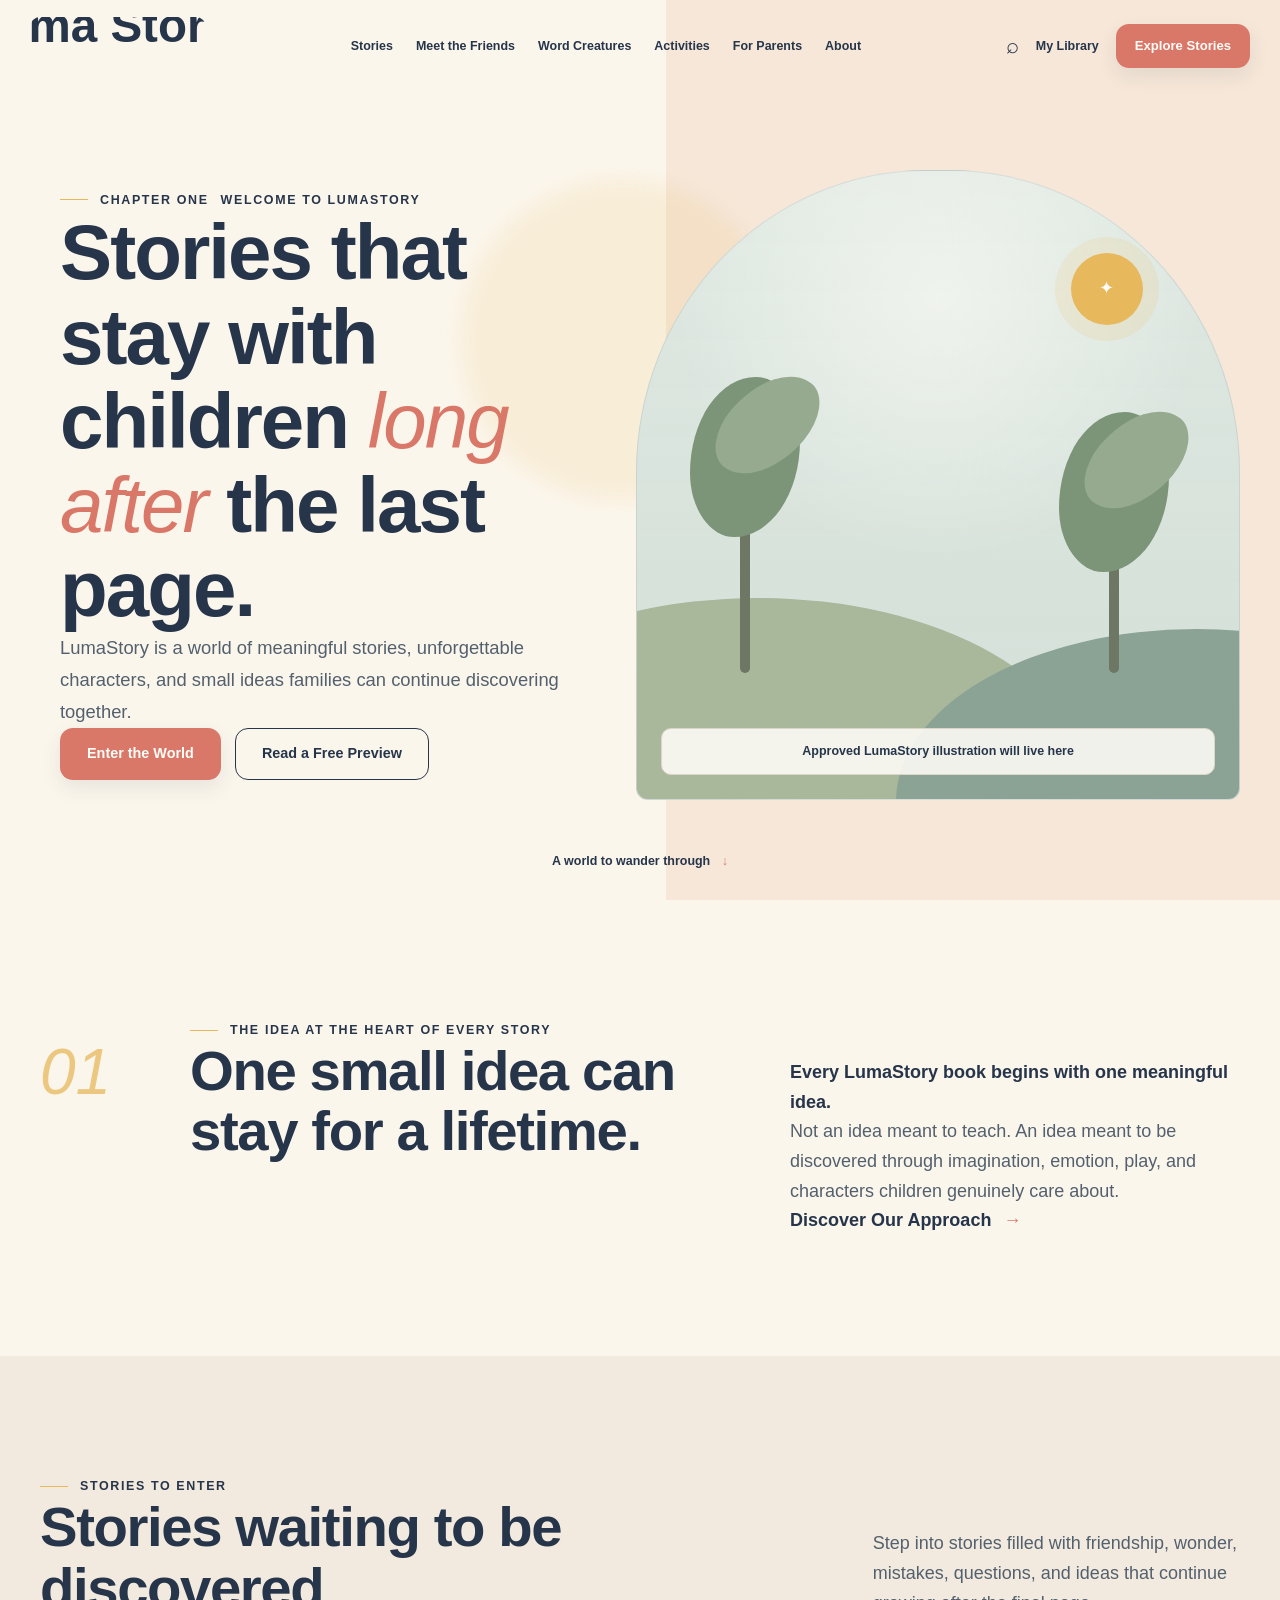
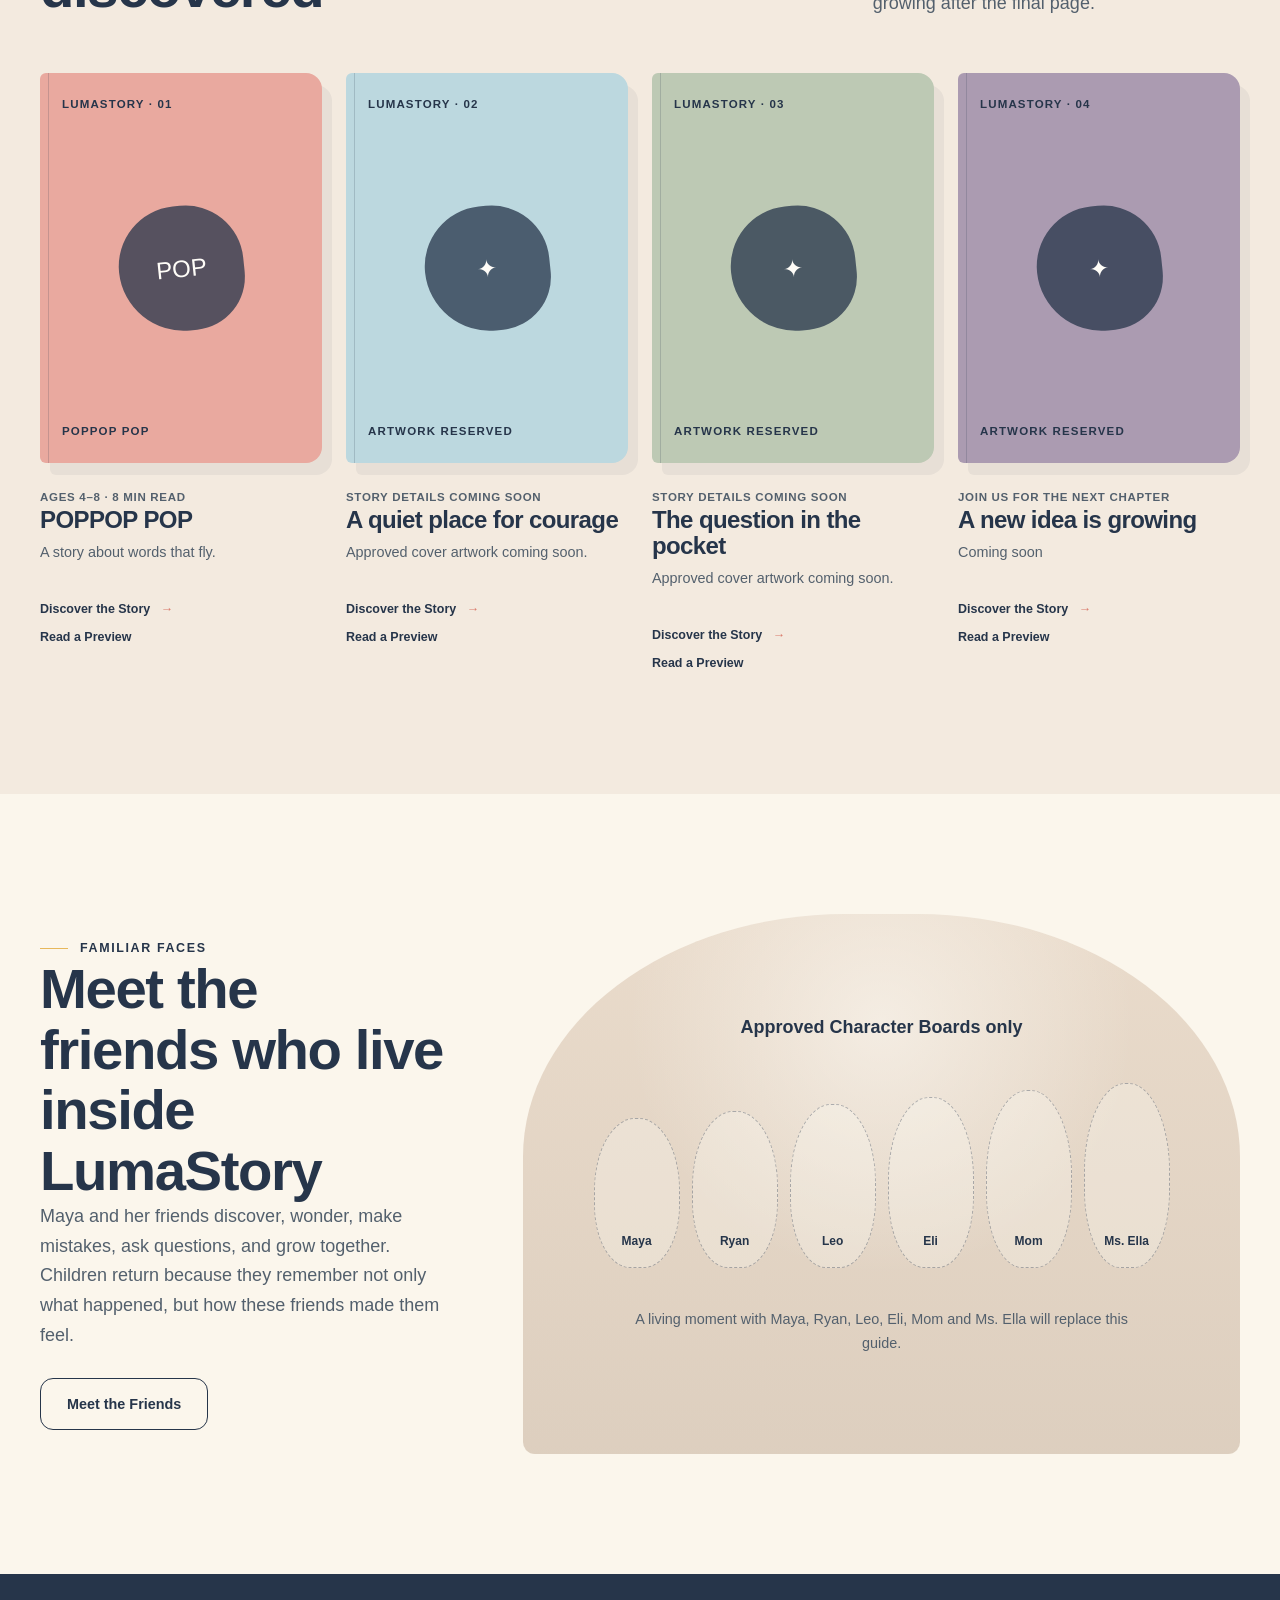
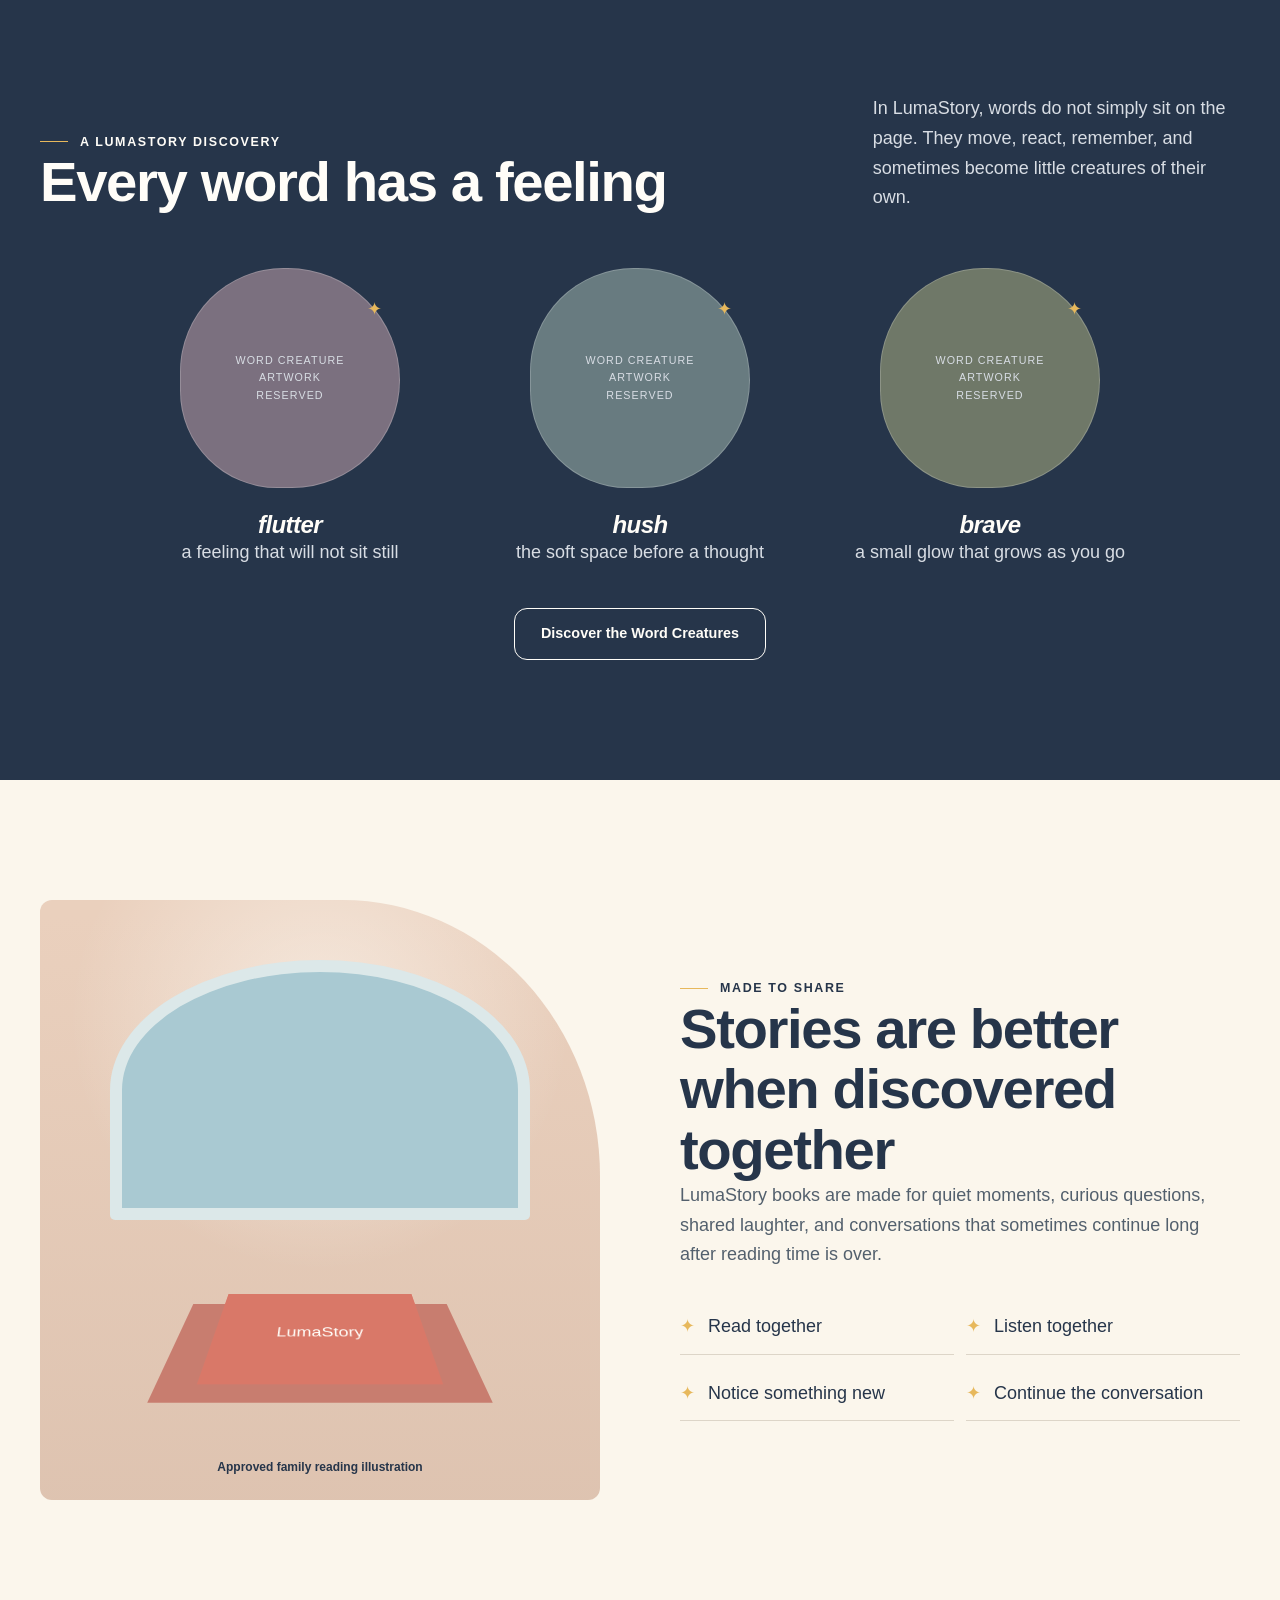
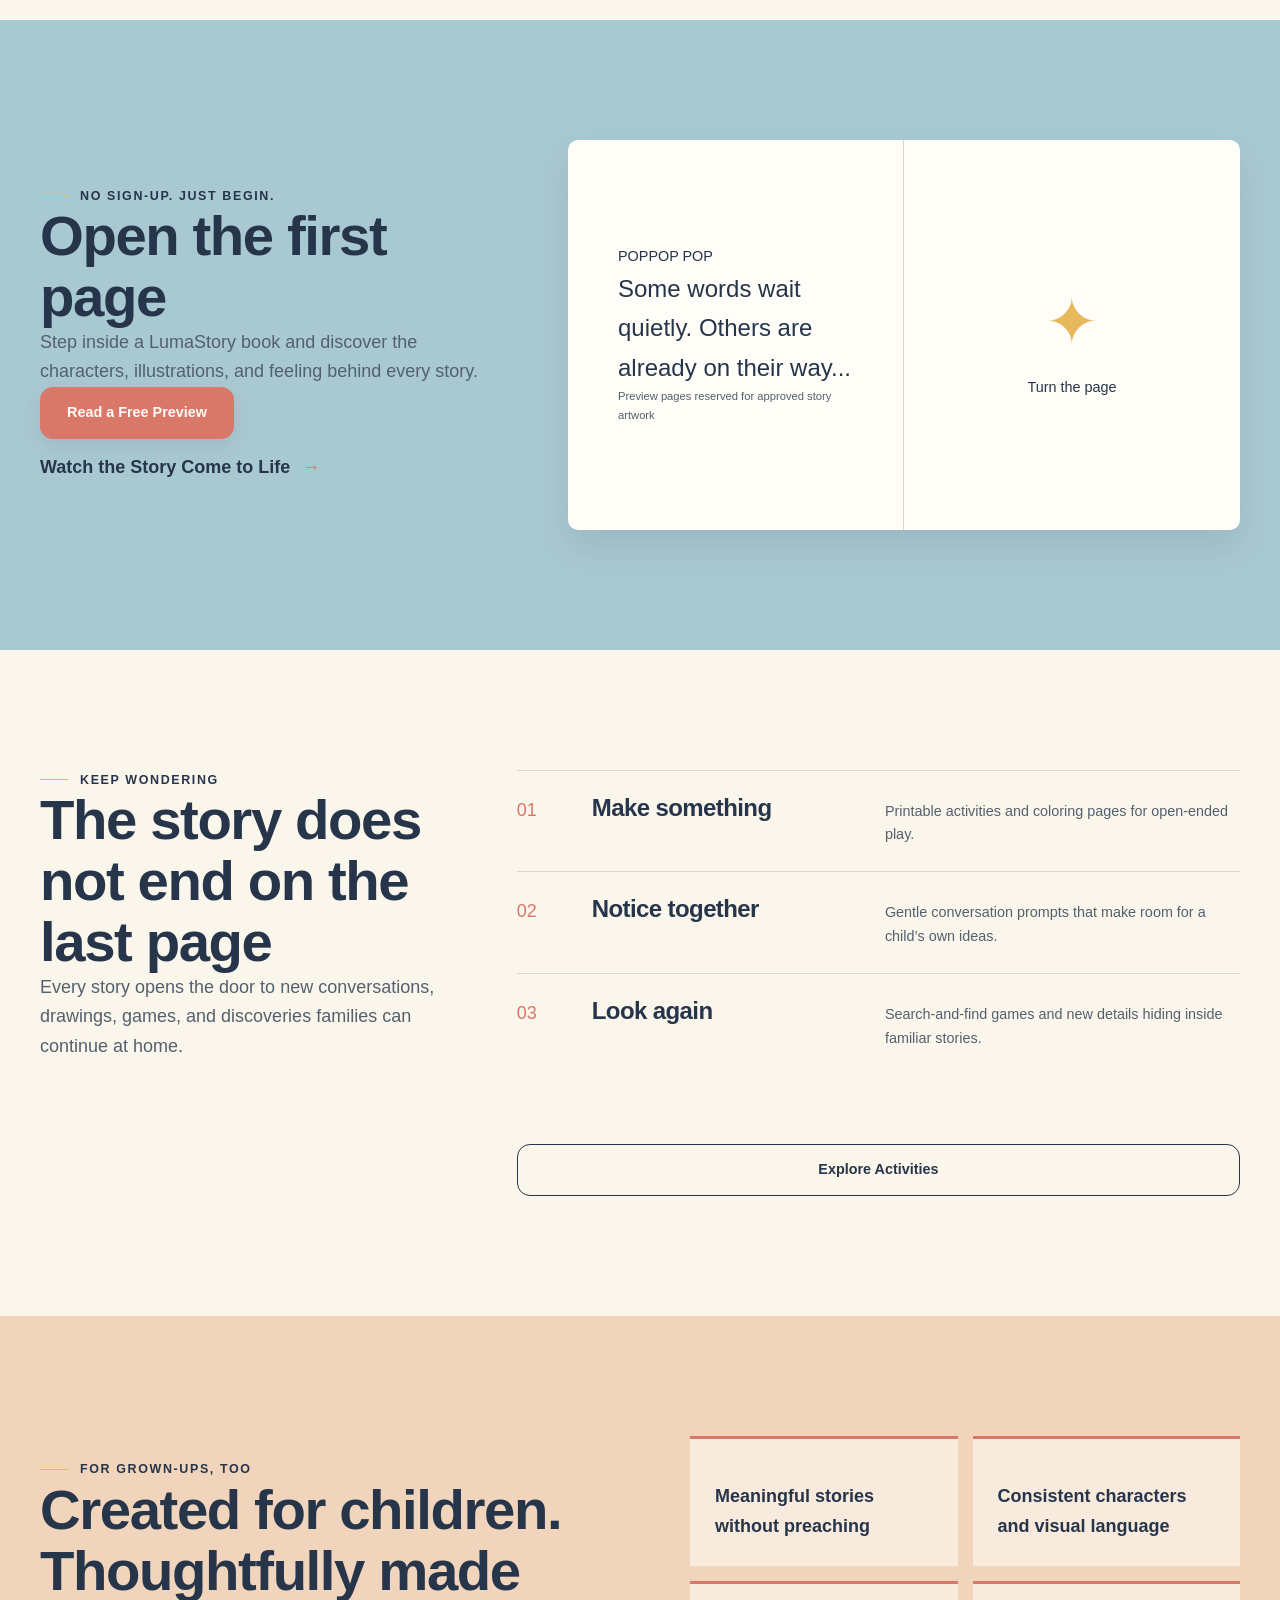
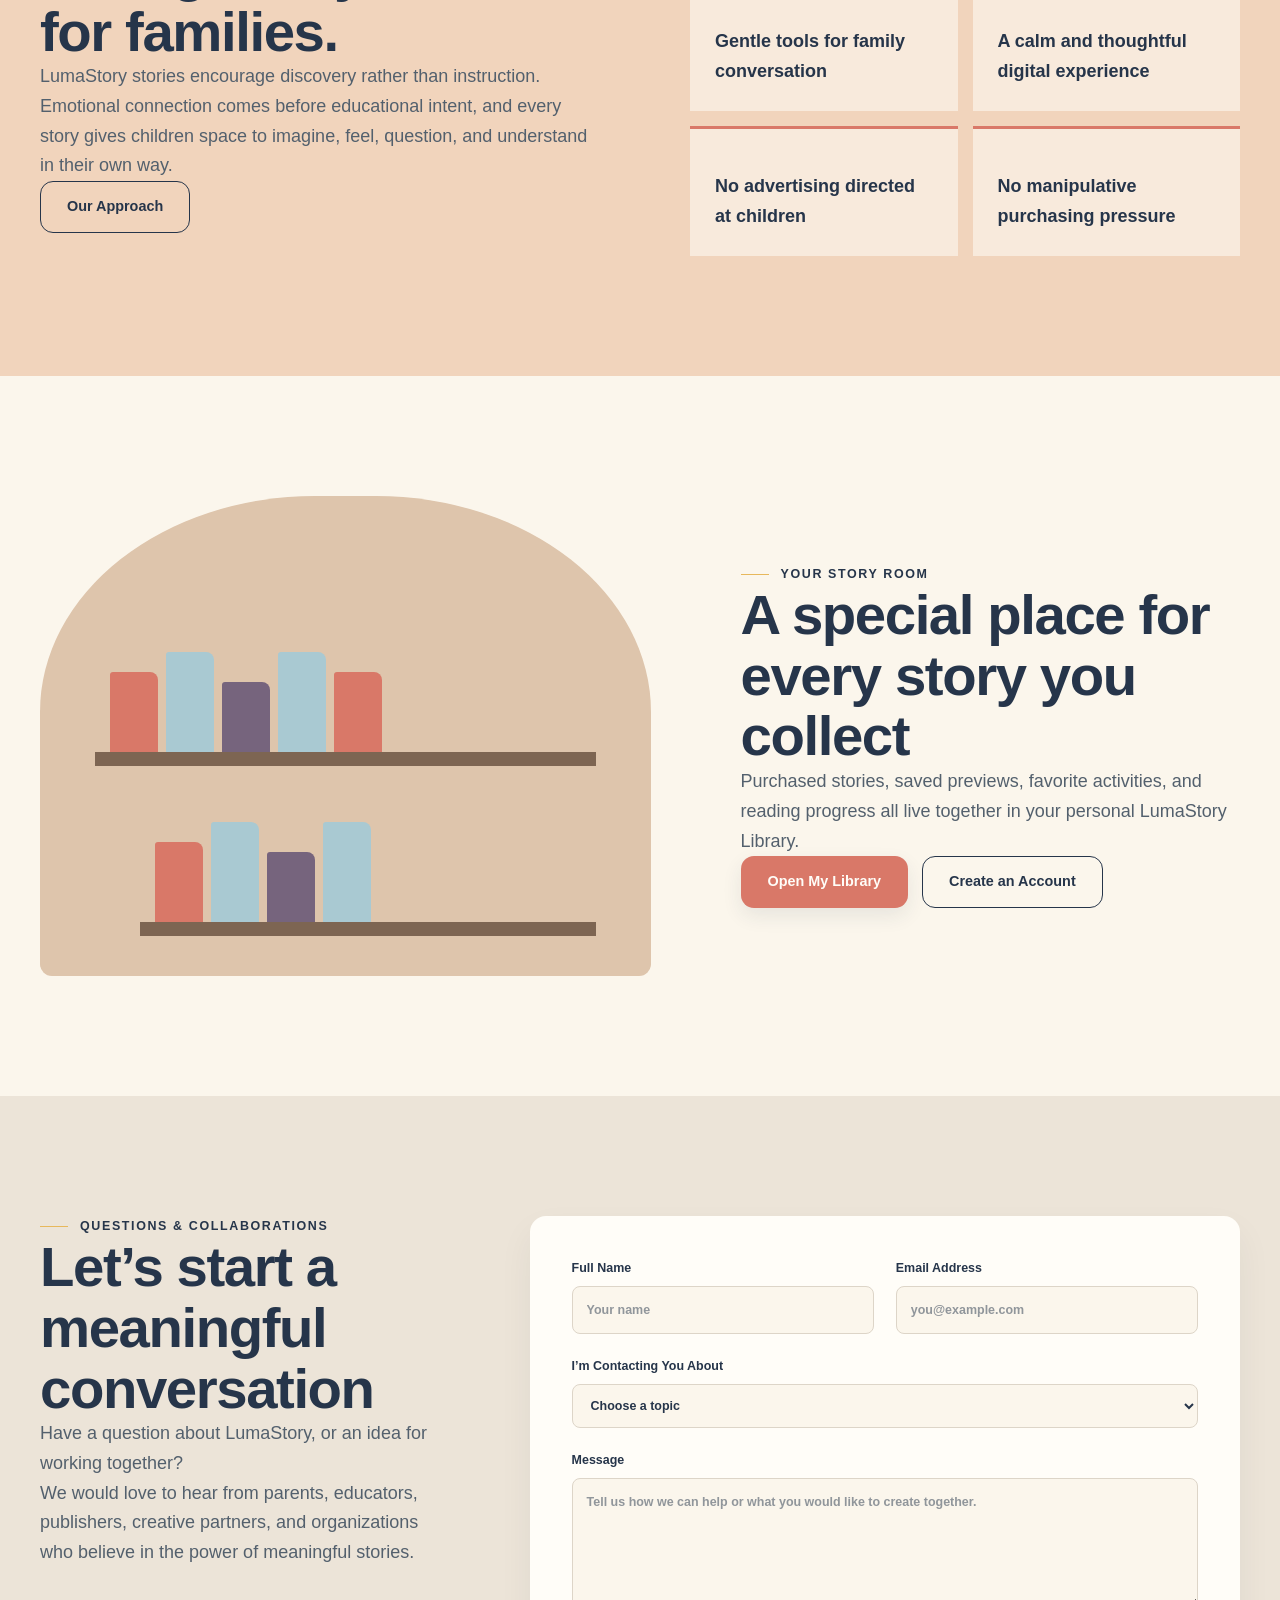
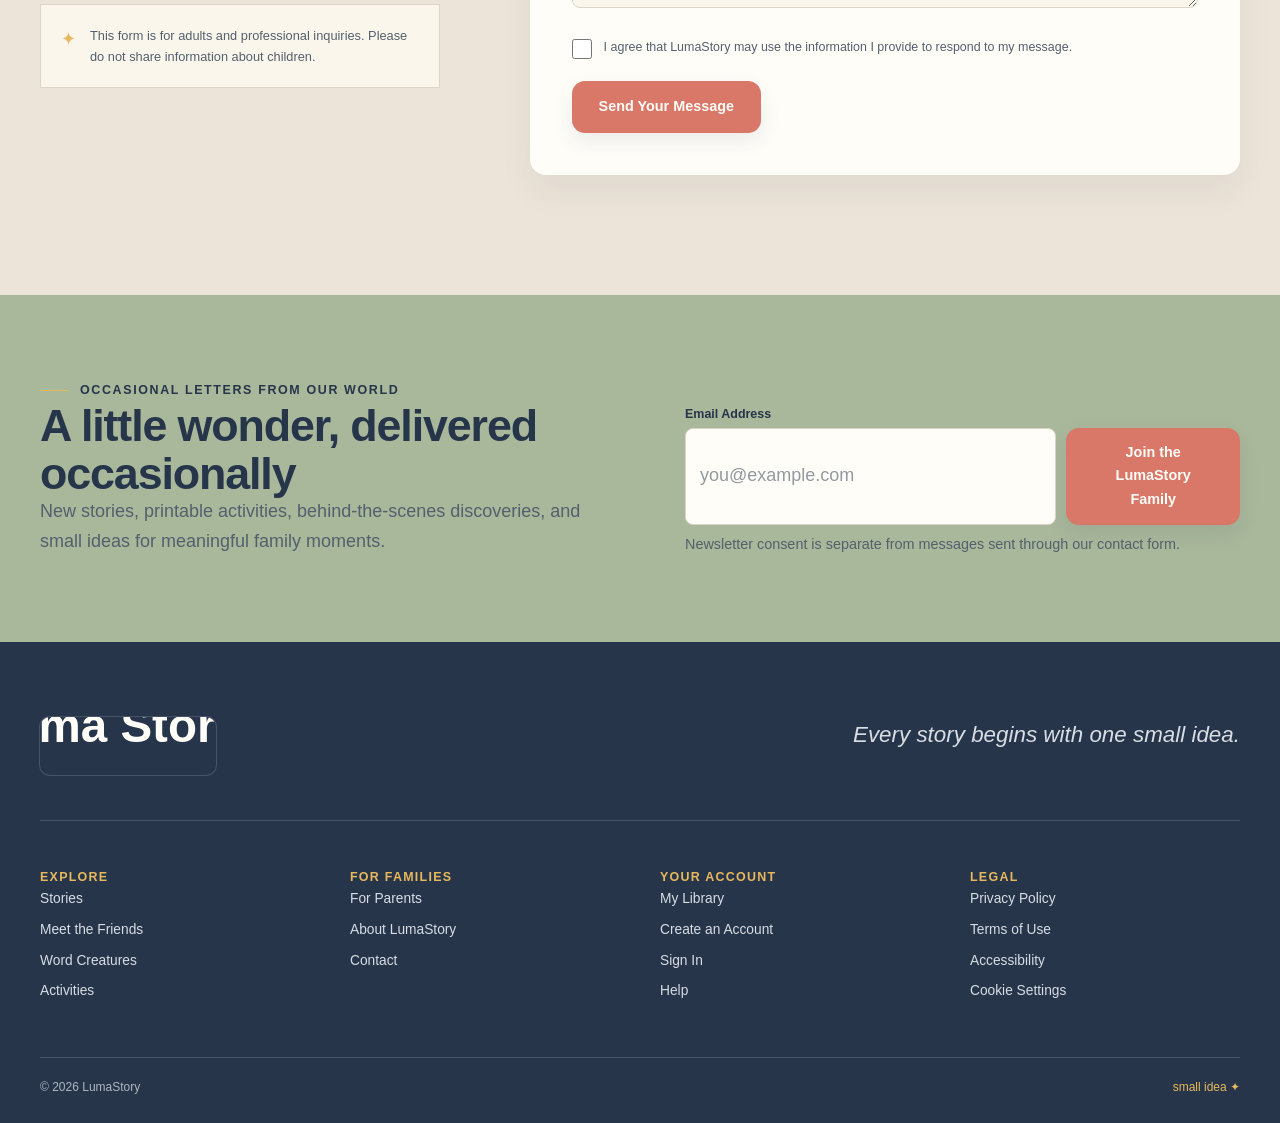
==== index.html @ 05653e4e "Add files via upload" ====
<!DOCTYPE html><html lang="en"><head><meta charSet="utf-8"/><meta name="viewport" content="width=device-width, initial-scale=1"/><link rel="preload" as="image" href="assets/lumastory-logo.png"/><link rel="stylesheet" href="styles.css"><title>LumaStory — Stories that stay</title><meta name="description" content="A warm world of meaningful stories, unforgettable friends, and small ideas families can keep discovering together."/><meta property="og:title" content="LumaStory — Stories that stay"/><meta property="og:description" content="Enter a living story world for children and families."/><meta property="og:image" content="assets/og.png"/><meta name="twitter:card" content="summary_large_image"/><meta name="twitter:title" content="LumaStory — Stories that stay"/><meta name="twitter:description" content="Enter a living story world for children and families."/><meta name="twitter:image" content="assets/og.png"/>
<style data-vinext-fonts>/* vietnamese */
@font-face {
  font-family: 'Fraunces';
  font-style: normal;
  font-weight: 100 900;
  font-display: swap;
  src: url(C:/Users/nirit/Documents/Codex/2026-08-01/sites-plugin-sites-openai-bundled-create/.vinext/fonts/fraunces-f3fc7530f62a/fraunces-5b3f113c.woff2) format('woff2');
  unicode-range: U+0102-0103, U+0110-0111, U+0128-0129, U+0168-0169, U+01A0-01A1, U+01AF-01B0, U+0300-0301, U+0303-0304, U+0308-0309, U+0323, U+0329, U+1EA0-1EF9, U+20AB;
}
/* latin-ext */
@font-face {
  font-family: 'Fraunces';
  font-style: normal;
  font-weight: 100 900;
  font-display: swap;
  src: url(C:/Users/nirit/Documents/Codex/2026-08-01/sites-plugin-sites-openai-bundled-create/.vinext/fonts/fraunces-f3fc7530f62a/fraunces-cab03ef6.woff2) format('woff2');
  unicode-range: U+0100-02BA, U+02BD-02C5, U+02C7-02CC, U+02CE-02D7, U+02DD-02FF, U+0304, U+0308, U+0329, U+1D00-1DBF, U+1E00-1E9F, U+1EF2-1EFF, U+2020, U+20A0-20AB, U+20AD-20C0, U+2113, U+2C60-2C7F, U+A720-A7FF;
}
/* latin */
@font-face {
  font-family: 'Fraunces';
  font-style: normal;
  font-weight: 100 900;
  font-display: swap;
  src: url(C:/Users/nirit/Documents/Codex/2026-08-01/sites-plugin-sites-openai-bundled-create/.vinext/fonts/fraunces-f3fc7530f62a/fraunces-8ca9c2a4.woff2) format('woff2');
  unicode-range: U+0000-00FF, U+0131, U+0152-0153, U+02BB-02BC, U+02C6, U+02DA, U+02DC, U+0304, U+0308, U+0329, U+2000-206F, U+20AC, U+2122, U+2191, U+2193, U+2212, U+2215, U+FEFF, U+FFFD;
}

.__font_fraunces_0w46p23 { font-family: 'Fraunces', sans-serif; }

.__variable_fraunces_0w46p23 { --font-fraunces: 'Fraunces', sans-serif; }

/* cyrillic-ext */
@font-face {
  font-family: 'Nunito Sans';
  font-style: normal;
  font-weight: 200 1000;
  font-stretch: 100%;
  font-display: swap;
  src: url(C:/Users/nirit/Documents/Codex/2026-08-01/sites-plugin-sites-openai-bundled-create/.vinext/fonts/nunito-sans-d841bc025490/nunito-sans-f5807b61.woff2) format('woff2');
  unicode-range: U+0460-052F, U+1C80-1C8A, U+20B4, U+2DE0-2DFF, U+A640-A69F, U+FE2E-FE2F;
}
/* cyrillic */
@font-face {
  font-family: 'Nunito Sans';
  font-style: normal;
  font-weight: 200 1000;
  font-stretch: 100%;
  font-display: swap;
  src: url(C:/Users/nirit/Documents/Codex/2026-08-01/sites-plugin-sites-openai-bundled-create/.vinext/fonts/nunito-sans-d841bc025490/nunito-sans-20827b31.woff2) format('woff2');
  unicode-range: U+0301, U+0400-045F, U+0490-0491, U+04B0-04B1, U+2116;
}
/* vietnamese */
@font-face {
  font-family: 'Nunito Sans';
  font-style: normal;
  font-weight: 200 1000;
  font-stretch: 100%;
  font-display: swap;
  src: url(C:/Users/nirit/Documents/Codex/2026-08-01/sites-plugin-sites-openai-bundled-create/.vinext/fonts/nunito-sans-d841bc025490/nunito-sans-20022d05.woff2) format('woff2');
  unicode-range: U+0102-0103, U+0110-0111, U+0128-0129, U+0168-0169, U+01A0-01A1, U+01AF-01B0, U+0300-0301, U+0303-0304, U+0308-0309, U+0323, U+0329, U+1EA0-1EF9, U+20AB;
}
/* latin-ext */
@font-face {
  font-family: 'Nunito Sans';
  font-style: normal;
  font-weight: 200 1000;
  font-stretch: 100%;
  font-display: swap;
  src: url(C:/Users/nirit/Documents/Codex/2026-08-01/sites-plugin-sites-openai-bundled-create/.vinext/fonts/nunito-sans-d841bc025490/nunito-sans-61928112.woff2) format('woff2');
  unicode-range: U+0100-02BA, U+02BD-02C5, U+02C7-02CC, U+02CE-02D7, U+02DD-02FF, U+0304, U+0308, U+0329, U+1D00-1DBF, U+1E00-1E9F, U+1EF2-1EFF, U+2020, U+20A0-20AB, U+20AD-20C0, U+2113, U+2C60-2C7F, U+A720-A7FF;
}
/* latin */
@font-face {
  font-family: 'Nunito Sans';
  font-style: normal;
  font-weight: 200 1000;
  font-stretch: 100%;
  font-display: swap;
  src: url(C:/Users/nirit/Documents/Codex/2026-08-01/sites-plugin-sites-openai-bundled-create/.vinext/fonts/nunito-sans-d841bc025490/nunito-sans-9ad6ba43.woff2) format('woff2');
  unicode-range: U+0000-00FF, U+0131, U+0152-0153, U+02BB-02BC, U+02C6, U+02DA, U+02DC, U+0304, U+0308, U+0329, U+2000-206F, U+20AC, U+2122, U+2191, U+2193, U+2212, U+2215, U+FEFF, U+FFFD;
}

.__font_nunito_sans_1mbeoo8 { font-family: 'Nunito Sans', sans-serif; }

.__variable_nunito_sans_1mbeoo8 { --font-nunito: 'Nunito Sans', sans-serif; }
</style>
</head><body class="__variable_fraunces_0w46p23 __variable_nunito_sans_1mbeoo8"><main><header class="site-header "><div class="nav-shell"><a class="logo brand-logo" href="#top" aria-label="LumaStory home"><img src="assets/lumastory-logo.png" alt="Luma Stories"/></a><nav class="desktop-nav" aria-label="Main navigation"><a href="#stories">Stories</a><a href="#meet-the-friends">Meet the Friends</a><a href="#word-creatures">Word Creatures</a><a href="#activities">Activities</a><a href="#for-parents">For Parents</a><a href="about.html">About</a></nav><div class="nav-actions"><button class="search" aria-label="Search">⌕</button><a class="library-link" href="#library">My Library</a><a class="button button-small" href="#stories">Explore Stories</a></div><button class="menu-button" aria-label="Open menu" aria-expanded="false"><span class="menu-icon" aria-hidden="true"><i></i><i></i><i></i></span></button></div></header><div class="mobile-menu " aria-hidden="true"><div class="mobile-menu-top"><a class="logo brand-logo" href="#top" aria-label="LumaStory home"><img src="assets/lumastory-logo.png" alt="Luma Stories"/></a><button>Close</button></div><nav aria-label="Mobile navigation"><a href="#stories">Stories<span aria-hidden="true">→</span></a><a href="#meet-the-friends">Meet the Friends<span aria-hidden="true">→</span></a><a href="#word-creatures">Word Creatures<span aria-hidden="true">→</span></a><a href="#activities">Activities<span aria-hidden="true">→</span></a><a href="#for-parents">For Parents<span aria-hidden="true">→</span></a><a href="about.html">About<span aria-hidden="true">→</span></a><a href="#contact">Contact and Collaborations<span aria-hidden="true">→</span></a><a href="#library">My Library<span aria-hidden="true">→</span></a></nav><a class="button" href="#stories">Explore Stories</a><div class="menu-peek" aria-hidden="true">one small idea <span>✦</span></div></div><section class="hero" id="top"><div class="hero-glow" aria-hidden="true"></div><div class="hero-inner"><div class="hero-copy"><p class="eyebrow"><span>Chapter one</span> Welcome to LumaStory</p><h1>Stories that stay with children <em>long after</em> the last page.</h1><p class="lead">LumaStory is a world of meaningful stories, unforgettable characters, and small ideas families can continue discovering together.</p><div class="button-row"><a class="button" href="#introduction">Enter the World</a><a class="button-secondary" href="#preview">Read a Free Preview</a></div></div><div class="hero-art art-placeholder" role="img" aria-label="Reserved space for approved LumaStory universe artwork"><div class="moon">✦</div><div class="hill hill-one"></div><div class="hill hill-two"></div><div class="paper-tree tree-one"></div><div class="paper-tree tree-two"></div><div class="art-label">Approved LumaStory illustration will live here</div></div></div><a class="scroll-note" href="#introduction">A world to wander through <span>↓</span></a></section><section class="intro section" id="introduction"><div class="chapter-mark">01</div><div class="intro-copy"><p class="eyebrow">The idea at the heart of every story</p><h2>One small idea can stay for a lifetime.</h2></div><div class="intro-text"><p>Every LumaStory book begins with one meaningful idea.</p><p>Not an idea meant to teach. An idea meant to be discovered through imagination, emotion, play, and characters children genuinely care about.</p><a class="text-link" href="#for-parents">Discover Our Approach <span aria-hidden="true">→</span></a></div></section><section class="stories section" id="stories"><div class="section-heading"><div><p class="eyebrow">Stories to enter</p><h2>Stories waiting to be discovered</h2></div><p>Step into stories filled with friendship, wonder, mistakes, questions, and ideas that continue growing after the final page.</p></div><div class="story-grid"><article class="story-card"><div class="book-cover coral"><span class="cover-number">LumaStory · <!-- -->01</span><div class="cover-shape">POP</div><span class="cover-label">POPPOP POP</span></div><p class="story-meta">Ages 4–8 · 8 min read</p><h3>POPPOP POP</h3><p>A story about words that fly.</p><div class="card-links"><a href="#preview">Discover the Story <span aria-hidden="true">→</span></a><a href="#preview">Read a Preview</a></div></article><article class="story-card"><div class="book-cover sky"><span class="cover-number">LumaStory · <!-- -->02</span><div class="cover-shape">✦</div><span class="cover-label">Artwork reserved</span></div><p class="story-meta">Story details coming soon</p><h3>A quiet place for courage</h3><p>Approved cover artwork coming soon.</p><div class="card-links"><a href="#preview">Discover the Story <span aria-hidden="true">→</span></a><a href="#preview">Read a Preview</a></div></article><article class="story-card"><div class="book-cover sage"><span class="cover-number">LumaStory · <!-- -->03</span><div class="cover-shape">✦</div><span class="cover-label">Artwork reserved</span></div><p class="story-meta">Story details coming soon</p><h3>The question in the pocket</h3><p>Approved cover artwork coming soon.</p><div class="card-links"><a href="#preview">Discover the Story <span aria-hidden="true">→</span></a><a href="#preview">Read a Preview</a></div></article><article class="story-card"><div class="book-cover plum"><span class="cover-number">LumaStory · <!-- -->04</span><div class="cover-shape">✦</div><span class="cover-label">Artwork reserved</span></div><p class="story-meta">Join us for the next chapter</p><h3>A new idea is growing</h3><p>Coming soon</p><div class="card-links"><a href="#preview">Discover the Story <span aria-hidden="true">→</span></a><a href="#preview">Read a Preview</a></div></article></div></section><section class="friends section" id="meet-the-friends"><div class="friends-copy"><p class="eyebrow">Familiar faces</p><h2>Meet the friends who live inside LumaStory</h2><p>Maya and her friends discover, wonder, make mistakes, ask questions, and grow together. Children return because they remember not only what happened, but how these friends made them feel.</p><a class="button-secondary" href="#meet-the-friends">Meet the Friends</a></div><div class="friend-scene art-placeholder" aria-label="Reserved composition for approved character boards"><p>Approved Character Boards only</p><div class="friend-moments"><span style="--i:0">Maya</span><span style="--i:1">Ryan</span><span style="--i:2">Leo</span><span style="--i:3">Eli</span><span style="--i:4">Mom</span><span style="--i:5">Ms. Ella</span></div><small>A living moment with Maya, Ryan, Leo, Eli, Mom and Ms. Ella will replace this guide.</small></div></section><section class="creatures section" id="word-creatures"><div class="section-heading"><div><p class="eyebrow">A LumaStory discovery</p><h2>Every word has a feeling</h2></div><p>In LumaStory, words do not simply sit on the page. They move, react, remember, and sometimes become little creatures of their own.</p></div><div class="creature-grid"><article><div class="creature-orbit orbit-1"><span>word creature<br/>artwork reserved</span></div><h3>flutter</h3><p>a feeling that will not sit still</p></article><article><div class="creature-orbit orbit-2"><span>word creature<br/>artwork reserved</span></div><h3>hush</h3><p>the soft space before a thought</p></article><article><div class="creature-orbit orbit-3"><span>word creature<br/>artwork reserved</span></div><h3>brave</h3><p>a small glow that grows as you go</p></article></div><a class="button-secondary centered-button" href="#word-creatures">Discover the Word Creatures</a></section><section class="together section"><div class="reading-art art-placeholder" role="img" aria-label="Reserved space for approved parent-child reading artwork"><div class="window"></div><div class="reading-book">LumaStory</div><span>Approved family reading illustration</span></div><div class="together-copy"><p class="eyebrow">Made to share</p><h2>Stories are better when discovered together</h2><p>LumaStory books are made for quiet moments, curious questions, shared laughter, and conversations that sometimes continue long after reading time is over.</p><ul><li>Read together</li><li>Listen together</li><li>Notice something new</li><li>Continue the conversation</li></ul></div></section><section class="preview section" id="preview"><div class="preview-copy"><p class="eyebrow">No sign-up. Just begin.</p><h2>Open the first page</h2><p>Step inside a LumaStory book and discover the characters, illustrations, and feeling behind every story.</p><div class="button-row"><button class="button">Read a Free Preview</button><button class="text-button">Watch the Story Come to Life <span aria-hidden="true">→</span></button></div></div><div class="open-book" aria-label="Free preview placeholder"><div><small>POPPOP POP</small><p>Some words wait quietly. Others are already on their way...</p><span>Preview pages reserved for approved story artwork</span></div><div><span class="page-star">✦</span><small>Turn the page</small></div></div></section><section class="activities section" id="activities"><div class="activities-title"><p class="eyebrow">Keep wondering</p><h2>The story does not end on the last page</h2><p>Every story opens the door to new conversations, drawings, games, and discoveries families can continue at home.</p></div><div class="activity-list"><article><span>01</span><h3>Make something</h3><p>Printable activities and coloring pages for open-ended play.</p></article><article><span>02</span><h3>Notice together</h3><p>Gentle conversation prompts that make room for a child’s own ideas.</p></article><article><span>03</span><h3>Look again</h3><p>Search-and-find games and new details hiding inside familiar stories.</p></article></div><a class="button-secondary" href="#activities">Explore Activities</a></section><section class="parents section" id="for-parents"><div class="parents-copy"><p class="eyebrow">For grown-ups, too</p><h2>Created for children. Thoughtfully made for families.</h2><p>LumaStory stories encourage discovery rather than instruction. Emotional connection comes before educational intent, and every story gives children space to imagine, feel, question, and understand in their own way.</p><a class="button-secondary" href="#for-parents">Our Approach</a></div><div class="parent-points"><p>Meaningful stories without preaching</p><p>Consistent characters and visual language</p><p>Gentle tools for family conversation</p><p>A calm and thoughtful digital experience</p><p>No advertising directed at children</p><p>No manipulative purchasing pressure</p></div></section><section class="library section" id="library"><div class="shelf-art" aria-hidden="true"><div class="shelf"><i></i><i></i><i></i><i></i><i></i></div><div class="shelf"><i></i><i></i><i></i><i></i></div></div><div class="library-copy"><p class="eyebrow">Your story room</p><h2>A special place for every story you collect</h2><p>Purchased stories, saved previews, favorite activities, and reading progress all live together in your personal LumaStory Library.</p><div class="button-row"><button class="button">Open My Library</button><button class="button-secondary">Create an Account</button></div></div></section><section class="contact section" id="contact"><div class="contact-copy"><p class="eyebrow">Questions &amp; collaborations</p><h2>Let’s start a meaningful conversation</h2><p>Have a question about LumaStory, or an idea for working together?</p><p>We would love to hear from parents, educators, publishers, creative partners, and organizations who believe in the power of meaningful stories.</p><div class="contact-note"><span>✦</span><p>This form is for adults and professional inquiries. Please do not share information about children.</p></div></div><form class="contact-form" noValidate=""><label>Full Name<input placeholder="Your name" autoComplete="name" required="" aria-invalid="false" name="name"/></label><label>Email Address<input type="email" placeholder="you@example.com" autoComplete="email" required="" aria-invalid="false" name="email"/></label><label class="full">I’m Contacting You About<select name="topic" required="" aria-invalid="false"><option value="" disabled="" selected="">Choose a topic</option><option>A question about LumaStory</option><option>A partnership or collaboration</option><option>Schools and educational organizations</option><option>Publishing or distribution</option><option>Press and media</option><option>Technical support</option><option>Something else</option></select></label><label class="full">Message<textarea name="message" rows="5" placeholder="Tell us how we can help or what you would like to create together." required="" aria-invalid="false"></textarea></label><label class="honeypot" aria-hidden="true">Website<input tabindex="-1" autoComplete="off" name="website"/></label><label class="checkbox full"><input type="checkbox" required="" name="consent"/><span>I agree that LumaStory may use the information I provide to respond to my message.</span></label><button class="button full" type="submit">Send Your Message</button></form></section><section class="newsletter"><div><p class="eyebrow">Occasional letters from our world</p><h2>A little wonder, delivered occasionally</h2><p>New stories, printable activities, behind-the-scenes discoveries, and small ideas for meaningful family moments.</p></div><form><label for="newsletter-email">Email Address</label><div><input id="newsletter-email" type="email" placeholder="you@example.com"/><button class="button">Join the LumaStory Family</button></div><small>Newsletter consent is separate from messages sent through our contact form.</small></form></section><footer><div class="footer-top"><a class="logo brand-logo footer-logo" href="#top" aria-label="LumaStory home"><img src="assets/lumastory-logo.png" alt="Luma Stories"/></a><p>Every story begins with one small idea.</p></div><div class="footer-links"><div><h3>Explore</h3><a href="#stories">Stories</a><a href="#meet-the-friends">Meet the Friends</a><a href="#word-creatures">Word Creatures</a><a href="#activities">Activities</a></div><div><h3>For families</h3><a href="#for-parents">For Parents</a><a href="about.html">About LumaStory</a><a href="#contact">Contact</a></div><div><h3>Your account</h3><a href="#library">My Library</a><a href="#library">Create an Account</a><a href="#library">Sign In</a><a href="#contact">Help</a></div><div><h3>Legal</h3><a href="#">Privacy Policy</a><a href="#">Terms of Use</a><a href="#">Accessibility</a><a href="#">Cookie Settings</a></div></div><div class="footer-bottom"><span>© 2026 LumaStory</span><span class="footer-creature" aria-hidden="true">small idea ✦</span></div></footer></main><script src="script.js" defer></script></body></html>
---- styles.css ----
/*! tailwindcss v4.2.1 | MIT License | https://tailwindcss.com */
@layer theme{:root,:host{--font-sans:ui-sans-serif, system-ui, sans-serif, "Apple Color Emoji", "Segoe UI Emoji", "Segoe UI Symbol", "Noto Color Emoji";--font-mono:ui-monospace, SFMono-Regular, Menlo, Monaco, Consolas, "Liberation Mono", "Courier New", monospace;--spacing:.25rem;--default-font-family:var(--font-sans);--default-mono-font-family:var(--font-mono)}}@layer base{*,:after,:before,::backdrop{box-sizing:border-box;border:0 solid;margin:0;padding:0}::file-selector-button{box-sizing:border-box;border:0 solid;margin:0;padding:0}html,:host{-webkit-text-size-adjust:100%;tab-size:4;line-height:1.5;font-family:var(--default-font-family,ui-sans-serif, system-ui, sans-serif, "Apple Color Emoji", "Segoe UI Emoji", "Segoe UI Symbol", "Noto Color Emoji");font-feature-settings:var(--default-font-feature-settings,normal);font-variation-settings:var(--default-font-variation-settings,normal);-webkit-tap-highlight-color:transparent}hr{height:0;color:inherit;border-top-width:1px}abbr:where([title]){-webkit-text-decoration:underline dotted;text-decoration:underline dotted}h1,h2,h3,h4,h5,h6{font-size:inherit;font-weight:inherit}a{color:inherit;-webkit-text-decoration:inherit;-webkit-text-decoration:inherit;-webkit-text-decoration:inherit;-webkit-text-decoration:inherit;text-decoration:inherit}b,strong{font-weight:bolder}code,kbd,samp,pre{font-family:var(--default-mono-font-family,ui-monospace, SFMono-Regular, Menlo, Monaco, Consolas, "Liberation Mono", "Courier New", monospace);font-feature-settings:var(--default-mono-font-feature-settings,normal);font-variation-settings:var(--default-mono-font-variation-settings,normal);font-size:1em}small{font-size:80%}sub,sup{vertical-align:baseline;font-size:75%;line-height:0;position:relative}sub{bottom:-.25em}sup{top:-.5em}table{text-indent:0;border-color:inherit;border-collapse:collapse}:-moz-focusring{outline:auto}progress{vertical-align:baseline}summary{display:list-item}ol,ul,menu{list-style:none}img,svg,video,canvas,audio,iframe,embed,object{vertical-align:middle;display:block}img,video{max-width:100%;height:auto}button,input,select,optgroup,textarea{font:inherit;font-feature-settings:inherit;font-variation-settings:inherit;letter-spacing:inherit;color:inherit;opacity:1;background-color:#0000;border-radius:0}::file-selector-button{font:inherit;font-feature-settings:inherit;font-variation-settings:inherit;letter-spacing:inherit;color:inherit;opacity:1;background-color:#0000;border-radius:0}:where(select:is([multiple],[size])) optgroup{font-weight:bolder}:where(select:is([multiple],[size])) optgroup option{padding-inline-start:20px}::file-selector-button{margin-inline-end:4px}::placeholder{opacity:1}@supports (not ((-webkit-appearance:-apple-pay-button))) or (contain-intrinsic-size:1px){::placeholder{color:currentColor}@supports (color:color-mix(in lab, red, red)){::placeholder{color:color-mix(in oklab, currentcolor 50%, transparent)}}}textarea{resize:vertical}::-webkit-search-decoration{-webkit-appearance:none}::-webkit-date-and-time-value{min-height:1lh;text-align:inherit}::-webkit-datetime-edit{display:inline-flex}::-webkit-datetime-edit-fields-wrapper{padding:0}::-webkit-datetime-edit{padding-block:0}::-webkit-datetime-edit-year-field{padding-block:0}::-webkit-datetime-edit-month-field{padding-block:0}::-webkit-datetime-edit-day-field{padding-block:0}::-webkit-datetime-edit-hour-field{padding-block:0}::-webkit-datetime-edit-minute-field{padding-block:0}::-webkit-datetime-edit-second-field{padding-block:0}::-webkit-datetime-edit-millisecond-field{padding-block:0}::-webkit-datetime-edit-meridiem-field{padding-block:0}::-webkit-calendar-picker-indicator{line-height:1}:-moz-ui-invalid{box-shadow:none}button,input:where([type=button],[type=reset],[type=submit]){appearance:button}::file-selector-button{appearance:button}::-webkit-inner-spin-button{height:auto}::-webkit-outer-spin-button{height:auto}[hidden]:where(:not([hidden=until-found])){display:none!important}}@layer components;@layer utilities{.relative{position:relative}.start{inset-inline-start:var(--spacing)}.end{inset-inline-end:var(--spacing)}.table{display:table}.grow{flex-grow:1}}:root{--ink:#26354a;--paper:#fbf6ec;--gold:#e7b85c;--coral:#d97868;--sky:#a9c9d2;--sage:#a9b79b;--plum:#76647d;--peach:#f1d4bc;--soft-ink:#53606d;--line:#ddd5c8;--white:#fffdf8}*{box-sizing:border-box}html{scroll-behavior:smooth}body{background:var(--paper);color:var(--ink);font-family:var(--font-nunito),Arial,sans-serif;margin:0;font-size:18px;line-height:1.65}button,input,select,textarea{font:inherit}button,a{-webkit-tap-highlight-color:transparent}a{color:inherit;text-decoration:none}h1,h2,h3,p{margin-top:0}h1,h2,h3{font-family:var(--font-fraunces),Georgia,serif;letter-spacing:-.025em;font-weight:600;line-height:1.08}h1{max-width:800px;font-size:clamp(3.15rem,6.1vw,5.35rem)}h2{font-size:clamp(2.35rem,4.4vw,3.75rem)}h3{font-size:1.5rem}p{color:var(--soft-ink)}.section{max-width:1280px;margin:0 auto;padding:120px 40px}.eyebrow{color:var(--ink);letter-spacing:.13em;text-transform:uppercase;align-items:center;gap:12px;font-size:.78rem;font-weight:800;display:flex}.eyebrow:before{content:"";background:var(--gold);width:28px;height:1px}.button,.button-secondary{cursor:pointer;border:1.5px solid #0000;border-radius:13px;justify-content:center;align-items:center;min-height:52px;padding:12px 26px;font-size:.9rem;font-weight:800;transition:all .25s;display:inline-flex}.button{color:var(--white);background:var(--coral);box-shadow:0 8px 20px #26354a17}.button:hover{background:#c96658;transform:translateY(-2px)}.button-secondary{color:var(--ink);border-color:var(--ink);background:0 0}.button-secondary:hover{background:var(--ink);color:var(--white);transform:translateY(-2px)}.button-small{min-height:44px;padding:8px 18px;font-size:.82rem}.button-row{flex-wrap:wrap;align-items:center;gap:14px;display:flex}.text-link,.card-links a,.text-button{cursor:pointer;background:0 0;border:0;border-bottom:1px solid #0000;font-weight:800}.text-link:hover,.card-links a:hover,.text-button:hover{border-color:var(--gold)}.text-link span,.card-links span,.text-button span{color:var(--coral);margin-left:7px}.site-header{z-index:50;border-bottom:1px solid #0000;transition:all .3s;position:fixed;top:0;left:0;right:0}.site-header.scrolled{-webkit-backdrop-filter:blur(14px);backdrop-filter:blur(14px);background:#fbf6ecf0;border-color:#26354a1a}.nav-shell{align-items:center;gap:30px;max-width:1380px;height:92px;margin:auto;padding:0 30px;transition:all .3s;display:flex}.scrolled .nav-shell{height:72px}.logo{font-family:var(--font-fraunces),serif;white-space:nowrap;font-size:1.45rem;font-weight:700}.logo-spark{color:var(--gold);margin-right:7px;font-size:1rem}.brand-logo{border-radius:10px;flex:none;width:176px;height:58px;display:block;position:relative;overflow:hidden}.brand-logo img{object-fit:cover;object-position:center;width:100%;height:100%;display:block;transform:scale(2.05)}.footer-logo{box-shadow:0 0 0 1px #ffffff26}.desktop-nav{align-items:center;gap:23px;margin:auto;display:flex}.desktop-nav a,.library-link{white-space:nowrap;font-size:.78rem;font-weight:800;position:relative}.desktop-nav a:after{content:"";background:var(--gold);height:2px;transition:all .2s;position:absolute;bottom:-6px;left:0;right:100%}.desktop-nav a:hover:after{right:0}.nav-actions{align-items:center;gap:17px;display:flex}.search{cursor:pointer;color:var(--ink);background:0 0;border:0;font-size:1.4rem}.menu-button{border:1px solid var(--ink);cursor:pointer;background:0 0;border-radius:11px;justify-content:center;align-items:center;width:46px;height:44px;padding:0;display:none}.menu-icon{gap:4px;width:20px;display:grid}.menu-icon i{background:var(--ink);border-radius:2px;width:100%;height:2px;transition:all .2s;display:block}.mobile-menu{z-index:100;background:var(--paper);flex-direction:column;padding:28px;transition:all .35s cubic-bezier(.2,.8,.2,1);display:flex;position:fixed;inset:0;transform:translateY(-105%)}.mobile-menu.open{transform:none}.mobile-menu-top{justify-content:space-between;align-items:center;display:flex}.mobile-menu-top button{background:0 0;border:0;font-weight:800}.mobile-menu nav{margin:40px 0 25px;display:grid}.mobile-menu nav a{font-family:var(--font-fraunces);border-bottom:1px solid var(--line);justify-content:space-between;padding:11px 0;font-size:1.5rem;display:flex}.menu-peek{color:var(--plum);font-family:var(--font-fraunces);margin-top:auto;font-style:italic}.hero{background:linear-gradient(90deg,var(--paper) 0 52%,#f6e7d8 52%);flex-direction:column;justify-content:center;min-height:900px;padding:150px 40px 80px;display:flex;position:relative;overflow:hidden}.hero-inner{grid-template-columns:.95fr 1.05fr;align-items:center;gap:50px;width:100%;max-width:1380px;margin:auto;display:grid}.hero-copy{z-index:2;padding-left:20px}.hero h1 em{color:var(--coral);font-weight:500}.hero .lead{max-width:630px;font-size:1.15rem;line-height:1.75}.hero-glow{filter:blur(10px);background:#e7b85c24;border-radius:50%;width:320px;height:320px;position:absolute;top:20%;left:36%}.hero-art{background:#dce7df;border:1px solid #26354a17;border-radius:48% 48% 12px 12px;height:630px;position:relative;overflow:hidden}.art-placeholder{background-image:radial-gradient(circle at 50% 20%,#fffdf88c,#0000 45%),linear-gradient(#ffffff1a,#26354a0d)}.moon{background:var(--gold);width:72px;height:72px;color:var(--white);border-radius:50%;place-items:center;display:grid;position:absolute;top:13%;right:16%;box-shadow:0 0 0 16px #e7b85c26}.hill{border-radius:50%;position:absolute;bottom:-28%}.hill-one{background:var(--sage);width:110%;height:60%;left:-35%}.hill-two{background:#8ba394;width:100%;height:55%;right:-43%}.paper-tree{transform-origin:bottom;background:#6e7664;border-radius:8px;width:10px;height:200px;animation:6s ease-in-out infinite sway;position:absolute;bottom:20%}.paper-tree:before,.paper-tree:after{content:"";background:#7c9579;border-radius:60% 40%;width:110px;height:160px;position:absolute;left:50%;transform:translate(-50%,-60%)}.paper-tree:after{background:#95aa8e;width:75px;height:120px;transform:translate(-20%,-90%)rotate(40deg)}.tree-one{left:17%}.tree-two{height:165px;animation-delay:-2s;right:20%}.art-label{border:1px solid var(--line);text-align:center;background:#fffdf8de;border-radius:10px;padding:12px 16px;font-size:.78rem;font-weight:800;position:absolute;bottom:24px;left:24px;right:24px}.scroll-note{font-size:.78rem;font-weight:800;position:absolute;bottom:28px;left:50%;transform:translate(-50%)}.scroll-note span{color:var(--coral);margin-left:8px}@keyframes sway{50%{transform:rotate(1.5deg)}}.intro{grid-template-columns:100px 1.1fr .9fr;align-items:start;gap:50px;display:grid}.chapter-mark{font-family:var(--font-fraunces);color:var(--gold);opacity:.75;font-size:4rem;font-style:italic}.intro h2{max-width:650px}.intro-text{max-width:570px;padding-top:38px}.intro-text p:first-child{color:var(--ink);font-weight:800}.stories{background:#f3eadf;max-width:none;padding-left:max(40px,50vw - 640px);padding-right:max(40px,50vw - 640px)}.section-heading{grid-template-columns:1.35fr .65fr;align-items:end;gap:70px;margin-bottom:55px;display:grid}.section-heading p:last-child{max-width:520px}.story-grid{grid-template-columns:repeat(4,1fr);gap:24px;display:grid}.story-card{min-width:0}.book-cover{height:390px;color:var(--ink);border-radius:6px 16px 16px 6px;flex-direction:column;justify-content:space-between;margin-bottom:25px;padding:22px;display:flex;position:relative;overflow:hidden;box-shadow:10px 12px #26354a0f}.book-cover:after{content:"";background:#26354a2e;width:1px;position:absolute;inset:0 auto 0 8px}.book-cover.coral{background:#e9a99f}.book-cover.sky{background:#bcd8df}.book-cover.sage{background:#bdc9b4}.book-cover.plum{background:#ab9bb1}.cover-number,.cover-label{text-transform:uppercase;letter-spacing:.1em;font-size:.72rem;font-weight:800}.cover-shape{width:125px;height:125px;color:var(--white);font-family:var(--font-fraunces);background:#26354abf;border-radius:51% 49% 45% 55%;place-items:center;margin:auto;font-size:1.5rem;display:grid;transform:rotate(-6deg)}.story-meta{text-transform:uppercase;letter-spacing:.06em;font-size:.72rem;font-weight:800}.story-card h3{margin-bottom:8px}.story-card>p:not(.story-meta){min-height:58px;font-size:.9rem}.card-links{flex-direction:column;align-items:flex-start;gap:6px;font-size:.78rem;display:flex}.friends{grid-template-columns:.72fr 1.28fr;align-items:center;gap:80px;display:grid}.friends-copy p:not(.eyebrow){margin-bottom:28px}.friend-scene{text-align:center;background-color:#e7d7c5;border-radius:45% 45% 12px 12px;flex-direction:column;justify-content:center;align-items:center;min-height:540px;padding:45px;display:flex}.friend-scene>p{color:var(--ink);font-weight:800}.friend-scene small{max-width:520px;color:var(--soft-ink)}.friend-moments{justify-content:center;align-items:flex-end;gap:12px;width:100%;margin:40px 0;display:flex}.friend-moments span{width:86px;height:calc(150px + var(--i)*7px);background:#fffdf847;border:1.5px dashed #26354a59;border-radius:48% 48% 42% 42%;justify-content:center;align-items:flex-end;padding-bottom:15px;font-size:.75rem;font-weight:800;display:flex}.creatures{background:var(--ink);max-width:none;color:var(--white);padding-left:max(40px,50vw - 640px);padding-right:max(40px,50vw - 640px)}.creatures h2,.creatures h3,.creatures .eyebrow{color:var(--white)}.creatures p{color:#d8dde4}.creature-grid{text-align:center;grid-template-columns:repeat(3,1fr);gap:50px;max-width:1000px;margin:40px auto;display:grid}.creature-orbit{border:1px solid #fff3;border-radius:48% 52% 50% 45%;place-items:center;width:220px;height:220px;margin:0 auto 24px;display:grid;position:relative}.creature-orbit:after{content:"✦";color:var(--gold);position:absolute;top:12%;right:8%}.creature-orbit span{text-transform:uppercase;letter-spacing:.1em;color:#d8dde4;max-width:110px;font-size:.67rem}.orbit-1{background:#7b707f}.orbit-2{background:#687b80}.orbit-3{background:#6f7868}.creature-grid h3{font-style:italic}.centered-button{border-color:var(--white);width:max-content;color:var(--white);margin:30px auto 0;display:flex}.together{grid-template-columns:1fr 1fr;align-items:center;gap:80px;display:grid}.reading-art{background-color:#e8cbb6;border-radius:12px 46% 12px 12px;justify-content:center;align-items:flex-end;height:600px;padding:25px;display:flex;position:relative}.window{background:var(--sky);border:12px solid #fffdf899;border-radius:50% 50% 5px 5px;height:260px;position:absolute;top:60px;left:70px;right:70px}.reading-book{background:var(--coral);width:210px;height:125px;color:var(--white);font-family:var(--font-fraunces);place-items:center;margin-bottom:80px;display:grid;position:relative;transform:perspective(300px)rotateX(45deg);box-shadow:-35px 18px #c87d6f,35px 18px #c87d6f}.reading-art>span{font-size:.75rem;font-weight:800;position:absolute;bottom:22px}.together-copy ul{grid-template-columns:1fr 1fr;gap:12px;margin-top:30px;padding:0;list-style:none;display:grid}.together-copy li{border-bottom:1px solid var(--line);padding:12px 0 12px 28px;position:relative}.together-copy li:before{content:"✦";color:var(--gold);position:absolute;left:0}.preview{background:var(--sky);grid-template-columns:.8fr 1.2fr;align-items:center;gap:80px;max-width:none;padding-left:max(40px,50vw - 640px);padding-right:max(40px,50vw - 640px);display:grid}.text-button{color:var(--ink)}.open-book{filter:drop-shadow(0 18px 18px #26354a1c);grid-template-columns:1fr 1fr;min-height:390px;display:grid}.open-book>div{background:var(--white);border-right:1px solid var(--line);border-radius:10px 0 0 10px;flex-direction:column;justify-content:center;padding:50px;display:flex}.open-book>div+div{text-align:center;border:0;border-radius:0 10px 10px 0;align-items:center}.open-book p{font-family:var(--font-fraunces);color:var(--ink);font-size:1.5rem}.open-book span:not(.page-star){color:var(--soft-ink);font-size:.7rem}.page-star{color:var(--gold);font-size:4rem}.activities{grid-template-columns:.72fr 1.28fr;gap:70px;display:grid}.activities-title{grid-row:span 2}.activity-list article{border-top:1px solid var(--line);grid-template-columns:55px 1fr 1.3fr;align-items:baseline;gap:20px;padding:24px 0;display:grid}.activity-list span{color:var(--coral);font-family:var(--font-fraunces)}.activity-list h3,.activity-list p{margin:0}.activity-list p{font-size:.9rem}.parents{background:var(--peach);grid-template-columns:1fr 1fr;align-items:center;gap:100px;max-width:none;padding-left:max(40px,50vw - 640px);padding-right:max(40px,50vw - 640px);display:grid}.parents-copy>p:not(.eyebrow){max-width:660px}.parent-points{grid-template-columns:1fr 1fr;gap:15px;display:grid}.parent-points p{border-top:3px solid var(--coral);min-height:130px;color:var(--ink);background:#fffdf88c;align-items:flex-end;margin:0;padding:25px;font-weight:800;display:flex}.library{grid-template-columns:1.1fr .9fr;align-items:center;gap:90px;display:grid}.shelf-art{background:#dec5ac;border-radius:45% 45% 12px 12px;flex-direction:column;justify-content:flex-end;gap:70px;min-height:480px;padding:110px 55px 40px;display:flex}.shelf{border-bottom:14px solid #7d6552;align-items:flex-end;gap:8px;height:100px;padding:0 15px;display:flex}.shelf i{background:var(--coral);border-radius:3px 8px 0 0;width:48px;height:80px;display:block}.shelf i:nth-child(2n){background:var(--sky);height:100px}.shelf i:nth-child(3n){background:var(--plum);height:70px}.shelf+.shelf{margin-left:45px}.library-copy p:not(.eyebrow){max-width:580px}.contact{background:#ece4d8;grid-template-columns:.72fr 1.28fr;align-items:start;gap:90px;max-width:none;padding-left:max(40px,50vw - 640px);padding-right:max(40px,50vw - 640px);display:grid}.contact-copy{position:sticky;top:120px}.contact-note{border:1px solid var(--line);background:var(--paper);gap:14px;margin-top:36px;padding:20px;display:flex}.contact-note span{color:var(--gold)}.contact-note p{margin:0;font-size:.8rem}.contact-form{background:var(--white);border-radius:16px;grid-template-columns:1fr 1fr;gap:22px;padding:42px;display:grid;box-shadow:0 16px 35px #26354a0f}.contact-form label{font-size:.78rem;font-weight:800}.contact-form label>span{color:var(--soft-ink);font-weight:400}.contact-form input,.contact-form select,.contact-form textarea,.newsletter input{border:1px solid var(--line);background:var(--paper);width:100%;color:var(--ink);border-radius:8px;outline:none;margin-top:7px;padding:13px 14px}.contact-form input:focus,.contact-form select:focus,.contact-form textarea:focus,.newsletter input:focus{border-color:var(--coral);box-shadow:0 0 0 3px #d9786826}.contact-form [aria-invalid=true]{border-color:#b3473d}.contact-form small,.form-error{color:#9c3e36;margin-top:5px;font-weight:700;display:block}.full{grid-column:1/-1}.checkbox{align-items:flex-start;gap:12px;display:flex;font-weight:500!important}.checkbox input{width:20px;height:20px;accent-color:var(--coral);margin:2px 0 0}.contact-form button{width:max-content}.contact-form button:disabled{cursor:wait;opacity:.72;transform:none}.form-alert{color:#7d3029;background:#fae6e1;border:1px solid #c8786f;border-radius:8px;padding:13px 16px;font-size:.82rem;font-weight:800}.honeypot{width:1px!important;height:1px!important;position:absolute!important;left:-10000px!important;overflow:hidden!important}.success-message{background:var(--white);border-radius:16px;flex-direction:column;justify-content:center;align-items:flex-start;min-height:480px;padding:60px;display:flex}.success-message>span{color:var(--gold);font-size:3rem}.newsletter{background:var(--sage);grid-template-columns:1fr 1fr;align-items:end;gap:90px;padding:85px max(40px,50vw - 640px);display:grid}.newsletter h2{font-size:clamp(2.2rem,3.5vw,3.1rem)}.newsletter form>label{font-size:.78rem;font-weight:800}.newsletter form>div{gap:10px;display:flex}.newsletter input{background:var(--white);margin:0}.newsletter small{color:var(--soft-ink);margin-top:8px;display:block}footer{background:var(--ink);color:var(--white);padding:75px max(40px,50vw - 640px) 25px}.footer-top{border-bottom:1px solid #ffffff26;justify-content:space-between;padding-bottom:45px;display:flex}.footer-top p{color:#d8dde4;font-family:var(--font-fraunces);font-size:1.4rem;font-style:italic}.footer-links{grid-template-columns:repeat(4,1fr);gap:40px;padding:50px 0;display:grid}.footer-links h3{font-family:var(--font-nunito);letter-spacing:.1em;text-transform:uppercase;color:var(--gold);font-size:.78rem}.footer-links a{color:#d8dde4;padding:4px 0;font-size:.86rem;display:block}.footer-links a:hover{color:var(--white)}.footer-bottom{color:#aeb6c0;border-top:1px solid #ffffff26;justify-content:space-between;padding-top:20px;font-size:.75rem;display:flex}.footer-creature{color:var(--gold)}.about-page{overflow:hidden}.about-site-header{-webkit-backdrop-filter:blur(12px);backdrop-filter:blur(12px);background:#fbf6ecd1;border-bottom:1px solid #26354a12}.desktop-nav a.active:after{right:0}.about-hero{background:linear-gradient(105deg,var(--paper) 0 61%,#f1dfca 61%);grid-template-columns:.94fr 1.06fr;align-items:center;gap:80px;min-height:900px;padding:150px max(40px,50vw - 690px) 90px;display:grid;position:relative}.about-hero:before{content:"";background:#e7b85c1f;border-radius:50%;width:280px;height:280px;position:absolute;top:14%;left:42%}.about-hero-copy{z-index:1;max-width:700px;position:relative}.about-hero h1{font-size:clamp(3.3rem,5.7vw,5.4rem)}.about-hero h1 em{color:var(--coral);font-weight:500}.about-hero-copy>p:not(.eyebrow){max-width:620px;font-size:1.12rem}.about-refrain{color:var(--ink);font-family:var(--font-fraunces);gap:2px;margin:30px 0 36px;font-size:1.25rem;font-style:italic;display:grid}.about-maya-placeholder{background:linear-gradient(#f5dfb8 0 46%,#b8c5a8 46%);border-radius:48% 48% 12px 12px;justify-content:center;align-items:flex-end;min-height:650px;padding:26px;display:flex;position:relative;overflow:hidden}.about-maya-placeholder:after{content:"";background:#91a083;border-radius:50%;height:48%;position:absolute;bottom:-21%;left:-15%;right:-15%}.morning-sun{background:var(--gold);border-radius:50%;width:125px;height:125px;position:absolute;top:15%;right:17%;box-shadow:0 0 0 25px #fffdf833}.reading-arch{z-index:2;border:1.5px dashed #26354a59;border-radius:50% 50% 38% 38%;justify-content:center;align-items:flex-end;width:260px;height:350px;display:flex;position:absolute;bottom:70px}.quiet-book{background:var(--coral);width:170px;height:88px;color:var(--white);font-family:var(--font-fraunces);place-items:center;margin-bottom:52px;display:grid;transform:perspective(280px)rotateX(44deg);box-shadow:-28px 15px #c96f61,28px 15px #c96f61}.about-maya-placeholder p{z-index:3;text-align:center;background:#fffdf8db;border-radius:8px;margin:0;padding:10px 15px;font-size:.72rem;font-weight:800}.about-origin{grid-template-columns:1fr 1fr;align-items:center;gap:100px;display:grid}.origin-art{height:570px;font-family:var(--font-fraunces);color:var(--plum);background:#d8e1db;border-radius:12px 46% 12px 12px;place-items:center;font-size:2rem;font-style:italic;display:grid;position:relative}.origin-art:before,.origin-art:after{content:"";border:1px solid #26354a26;border-radius:50%;width:68%;height:68%;position:absolute}.origin-art:after{width:44%;height:44%}.origin-art i{color:var(--gold);font-size:2.5rem;font-style:normal;position:absolute;top:25%}.origin-art small{font-family:var(--font-nunito);color:var(--soft-ink);letter-spacing:.08em;text-transform:uppercase;font-size:.68rem;font-style:normal;font-weight:800;position:absolute;bottom:22px}.origin-copy p{max-width:590px}.origin-turn{color:var(--ink);font-family:var(--font-fraunces);margin:30px 0;font-size:1.55rem;font-style:italic}.beliefs-section{background:#f0e6d8;padding:120px max(40px,50vw - 640px)}.beliefs-shell{grid-template-columns:.72fr 1.28fr;align-items:start;gap:100px;display:grid}.beliefs-intro{position:sticky;top:120px}.beliefs-list article{border-top:1px solid var(--line);grid-template-columns:60px .9fr 1.1fr;align-items:baseline;gap:28px;padding:32px 0;display:grid}.beliefs-list article:last-child{border-bottom:1px solid var(--line)}.beliefs-list span{color:var(--coral);font-family:var(--font-fraunces);font-style:italic}.beliefs-list h3,.beliefs-list p{margin:0}.beliefs-list p{font-size:.92rem}.creation{grid-template-columns:.8fr .65fr 1fr;align-items:center;gap:36px 75px;display:grid}.creation-heading p:last-child{max-width:470px}.journey{justify-items:start;display:grid;position:relative}.journey-step{grid-template-columns:34px 1fr;align-items:center;gap:12px;width:100%;min-height:62px;display:grid;position:relative}.journey-step span{color:var(--coral);font-family:var(--font-fraunces);font-size:.8rem}.journey-step strong{font-family:var(--font-fraunces);font-size:1.1rem}.journey-step i{color:var(--gold);font-style:normal;position:absolute;bottom:-8px;left:8px}.creation-placeholder{background:#c7d5d6;border-radius:46% 46% 12px 12px;place-items:center;height:560px;display:grid;position:relative}.creation-placeholder:before{content:"";border:1px dashed #26354a61;border-radius:50%;width:62%;height:65%;position:absolute}.creation-placeholder>span{font-family:var(--font-fraunces);background:#fffdf8b8;border-radius:50%;padding:10px 16px;position:absolute}.creation-placeholder>span:first-child{top:22%;left:10%}.creation-placeholder>span:nth-child(2){top:42%;right:8%}.creation-placeholder>span:nth-child(3){bottom:21%;left:24%}.creation-placeholder small{text-transform:uppercase;letter-spacing:.08em;font-size:.68rem;font-weight:800;position:absolute;bottom:20px}.about-world{background:var(--ink);min-height:760px;color:var(--white);grid-template-columns:.72fr 1.28fr;align-items:center;gap:80px;padding:120px max(40px,50vw - 640px);display:grid}.about-world h2,.about-world .eyebrow{color:var(--white)}.about-world p{color:#d8dde4;max-width:570px}.world-orbit{aspect-ratio:1;border:1px solid #ffffff2e;border-radius:50%;width:min(620px,100%);margin:auto;position:relative}.world-orbit:before{content:"";border:1px solid #ffffff1f;border-radius:50%;position:absolute;inset:17%}.world-core{background:var(--coral);text-align:center;font-family:var(--font-fraunces);border-radius:50%;place-content:center;font-size:1.25rem;display:grid;position:absolute;inset:34%;box-shadow:0 0 0 16px #d978681f}.world-core span{font-family:var(--font-nunito);text-transform:uppercase;letter-spacing:.08em;font-size:.6rem}.world-item{text-align:center;background:#fffdf814;border:1px solid #ffffff47;border-radius:999px;min-width:135px;padding:12px 16px;font-size:.75rem;font-weight:800;position:absolute}.world-item-1{top:4%;left:39%}.world-item-2{top:25%;right:-5%}.world-item-3{bottom:23%;right:-4%}.world-item-4{bottom:4%;left:38%}.world-item-5{bottom:24%;left:-8%}.world-item-6{top:25%;left:-6%}.promise-section{text-align:center;flex-direction:column;justify-content:center;align-items:center;min-height:650px;display:flex}.promise-section .eyebrow{justify-content:center}.promise-section h2{max-width:940px;margin:25px auto 35px}.promise-section>p:not(.eyebrow){font-family:var(--font-fraunces);color:var(--ink);margin-bottom:8px;font-size:1.35rem}.looking-ahead{background:#efe2d2;grid-template-columns:.8fr 1.2fr;align-items:center;gap:90px;max-width:none;padding-left:max(40px,50vw - 640px);padding-right:max(40px,50vw - 640px);display:grid}.future-lines{color:var(--ink);font-family:var(--font-fraunces);font-size:1.45rem;line-height:1.55}.horizon-placeholder{background:linear-gradient(#bcd9df 0 58%,#cad1b7 58%);border-radius:48% 48% 12px 12px;justify-content:center;align-items:flex-end;height:570px;padding:25px;display:flex;position:relative;overflow:hidden}.horizon-sun{background:var(--gold);border-radius:50%;width:90px;height:90px;position:absolute;top:20%;left:20%}.horizon{border-radius:50%;position:absolute;bottom:-26%}.hill-a{background:#99a98e;width:110%;height:57%;left:-35%}.hill-b{background:#7f947f;width:100%;height:52%;right:-40%}.horizon-placeholder span{z-index:2;text-align:center;background:#fffdf8db;border-radius:8px;padding:10px 16px;font-size:.7rem;font-weight:800;position:relative}.about-final-cta{text-align:center;background:var(--sky);flex-direction:column;align-items:center;padding:130px 30px;display:flex}.about-final-cta .eyebrow{justify-content:center}.about-final-cta p:not(.eyebrow){max-width:590px}.about-final-cta .button-row{margin-top:20px}@media (width<=1100px){.desktop-nav,.search,.library-link{display:none}.nav-actions{margin-left:auto}.menu-button{display:flex}.story-grid{grid-template-columns:1fr 1fr}.book-cover{height:450px}.hero-inner{grid-template-columns:1fr 1fr}.intro{grid-template-columns:80px 1fr}.intro-text{grid-column:2;padding-top:0}.friends,.contact{grid-template-columns:1fr}.contact-copy{position:static}.friend-scene{order:-1}.activities{grid-template-columns:1fr}.activities-title{grid-row:auto}.newsletter{grid-template-columns:1fr}.section{padding-top:95px;padding-bottom:95px}.about-hero{grid-template-columns:1fr 1fr;gap:45px}.beliefs-shell{grid-template-columns:1fr;gap:40px}.beliefs-intro{position:static}.creation{grid-template-columns:1fr 1fr;row-gap:28px}.creation-heading{grid-column:1/-1}.creation-placeholder{height:520px}.about-world{grid-template-columns:1fr}.world-copy{max-width:700px}.world-orbit{max-width:560px}.about-origin{gap:55px}}@media (width<=760px){body{font-size:17px}.section{padding:80px 22px}.nav-shell{height:72px;padding:0 20px}.nav-actions{display:none}.menu-button{margin-left:auto;display:block}.hero{background:linear-gradient(180deg,var(--paper) 0 64%,#f6e7d8 64%);min-height:760px;padding:105px 22px 45px}.hero-inner{grid-template-columns:1fr;gap:28px}.hero-copy{padding:0}.hero h1{margin-bottom:18px;font-size:clamp(2.75rem,12vw,3.35rem)}.hero .lead{font-size:1rem;line-height:1.6}.hero-art{border-radius:120px 120px 8px 8px;height:235px}.paper-tree{height:100px}.paper-tree:before{width:60px;height:90px}.tree-two{height:75px}.art-label{padding:8px;font-size:.6rem;bottom:10px}.moon{width:40px;height:40px}.scroll-note{display:none}.intro{grid-template-columns:1fr;gap:15px}.chapter-mark{font-size:2.8rem}.intro-text{grid-column:auto}.section-heading{grid-template-columns:1fr;gap:15px;margin-bottom:35px}.story-grid{grid-template-columns:1fr}.book-cover{height:460px}.friends{gap:45px}.friend-scene{min-height:380px;padding:20px}.friend-moments{gap:4px}.friend-moments span{width:50px;height:calc(100px + var(--i)*4px);font-size:.55rem}.creature-grid{grid-template-columns:1fr}.creature-orbit{width:190px;height:190px}.together,.preview,.parents,.library{grid-template-columns:1fr;gap:50px}.reading-art{height:430px}.window{left:35px;right:35px}.reading-book{margin-bottom:55px}.open-book{min-height:320px}.open-book>div{padding:25px}.open-book p{font-size:1.1rem}.activities{gap:35px}.activity-list article{grid-template-columns:35px 1fr}.activity-list p{grid-column:2}.parent-points{grid-template-columns:1fr}.parent-points p{min-height:auto}.shelf-art{min-height:360px;padding:80px 25px 25px}.contact{gap:45px}.contact-form{grid-template-columns:1fr;padding:25px 20px}.contact-form label,.full{grid-column:1}.newsletter{gap:30px;padding:70px 22px}.newsletter form>div,.footer-top{flex-direction:column}.footer-links{grid-template-columns:1fr 1fr}.footer-bottom{gap:20px}.button-row{align-items:stretch}.button-row>*{flex:1;min-width:180px}.about-hero{background:linear-gradient(180deg,var(--paper) 0 67%,#f1dfca 67%);grid-template-columns:1fr;gap:45px;min-height:auto;padding:115px 22px 65px}.about-hero h1{font-size:clamp(2.8rem,12vw,3.5rem)}.about-maya-placeholder{min-height:380px}.reading-arch{width:190px;height:240px}.quiet-book{width:125px;height:60px;margin-bottom:35px}.about-origin,.creation,.looking-ahead{grid-template-columns:1fr;gap:45px}.origin-art{order:2;height:400px}.beliefs-section{padding:80px 22px}.beliefs-list article{grid-template-columns:38px 1fr;gap:12px}.beliefs-list article p{grid-column:2}.creation-placeholder{height:400px}.about-world{min-height:auto;padding:80px 22px}.world-orbit{width:330px;max-width:100%}.world-item{min-width:92px;padding:8px;font-size:.58rem}.world-core{font-size:.9rem;inset:33%}.world-item-1{left:35%}.world-item-2{right:-3%}.world-item-3{right:-2%}.world-item-4{left:34%}.world-item-5,.world-item-6{left:-3%}.promise-section{min-height:560px}.promise-section>p:not(.eyebrow){font-size:1.12rem}.horizon-placeholder{height:400px}.about-final-cta{padding:90px 22px}}@media (prefers-reduced-motion:reduce){html{scroll-behavior:auto}*,:before,:after{transition-duration:.001ms!important;animation-duration:.001ms!important;animation-iteration-count:1!important}}@media (width<=760px){.brand-logo{width:145px;height:48px}}
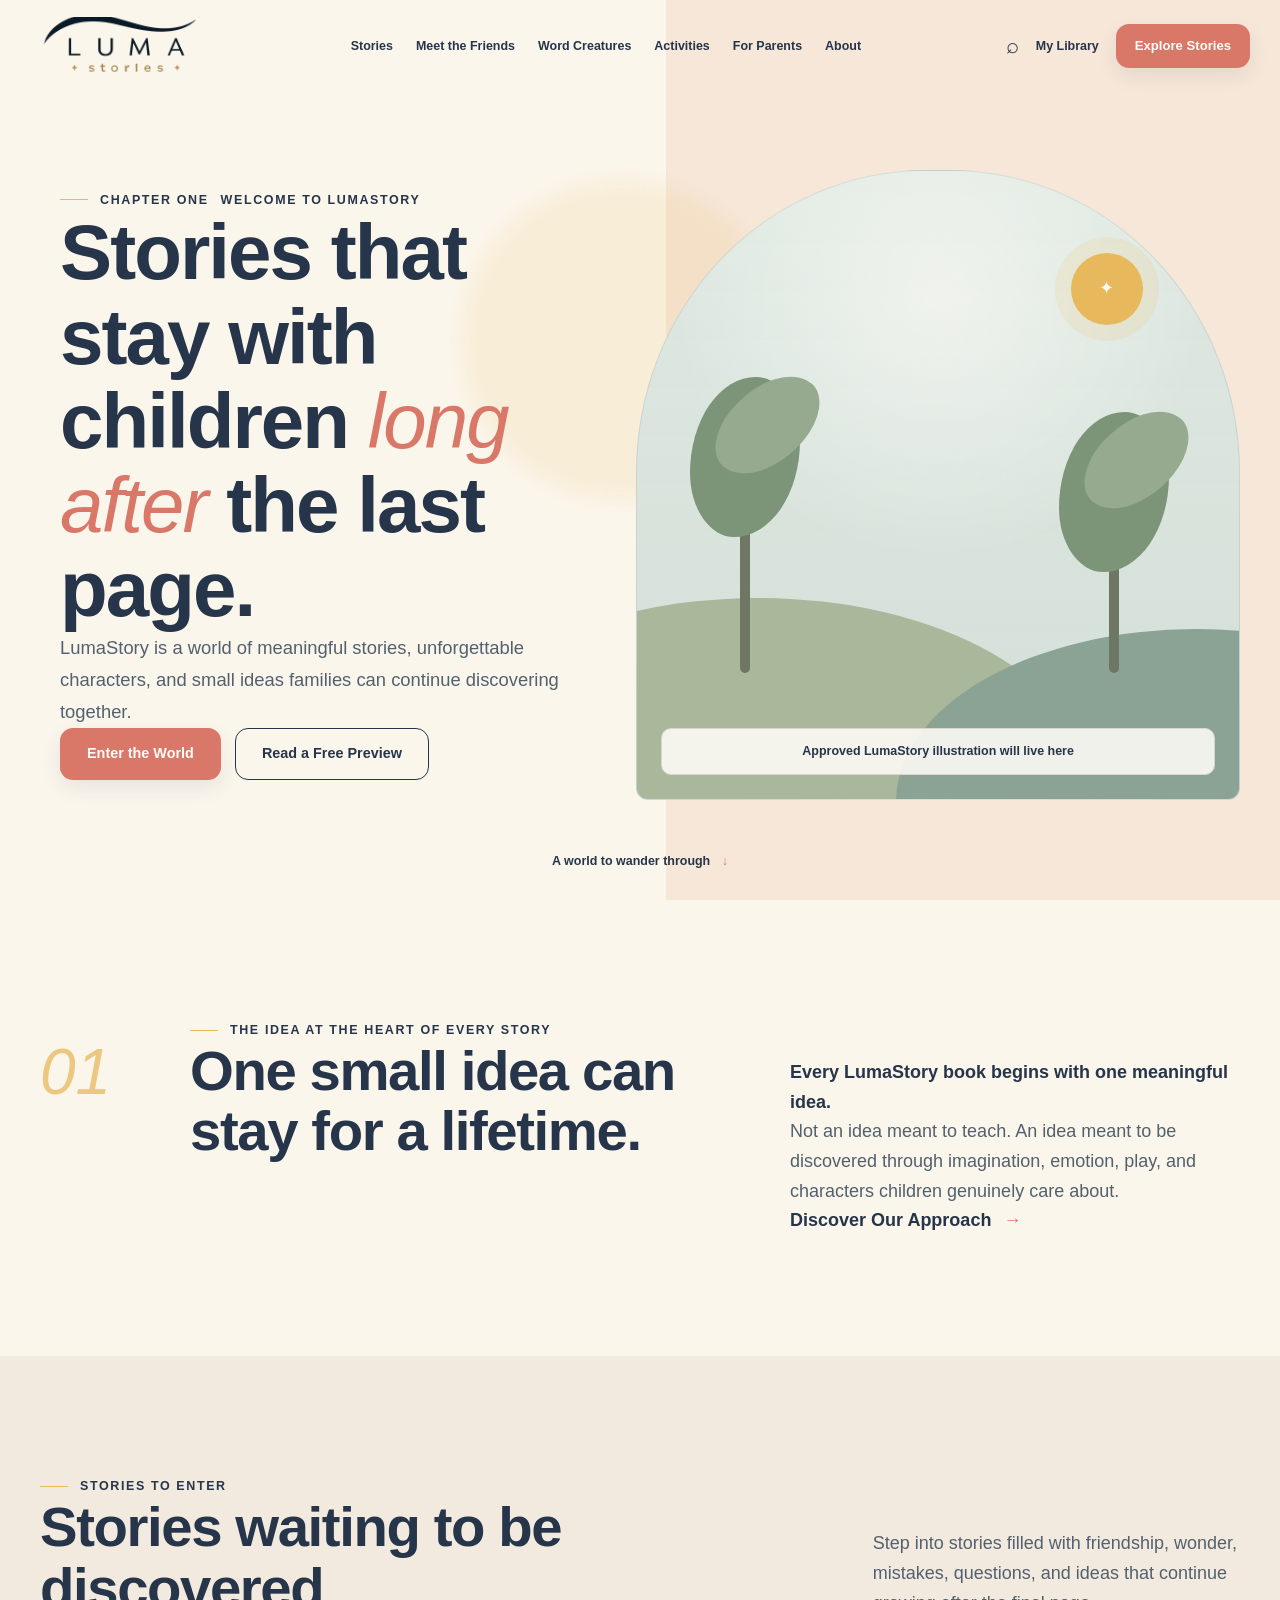
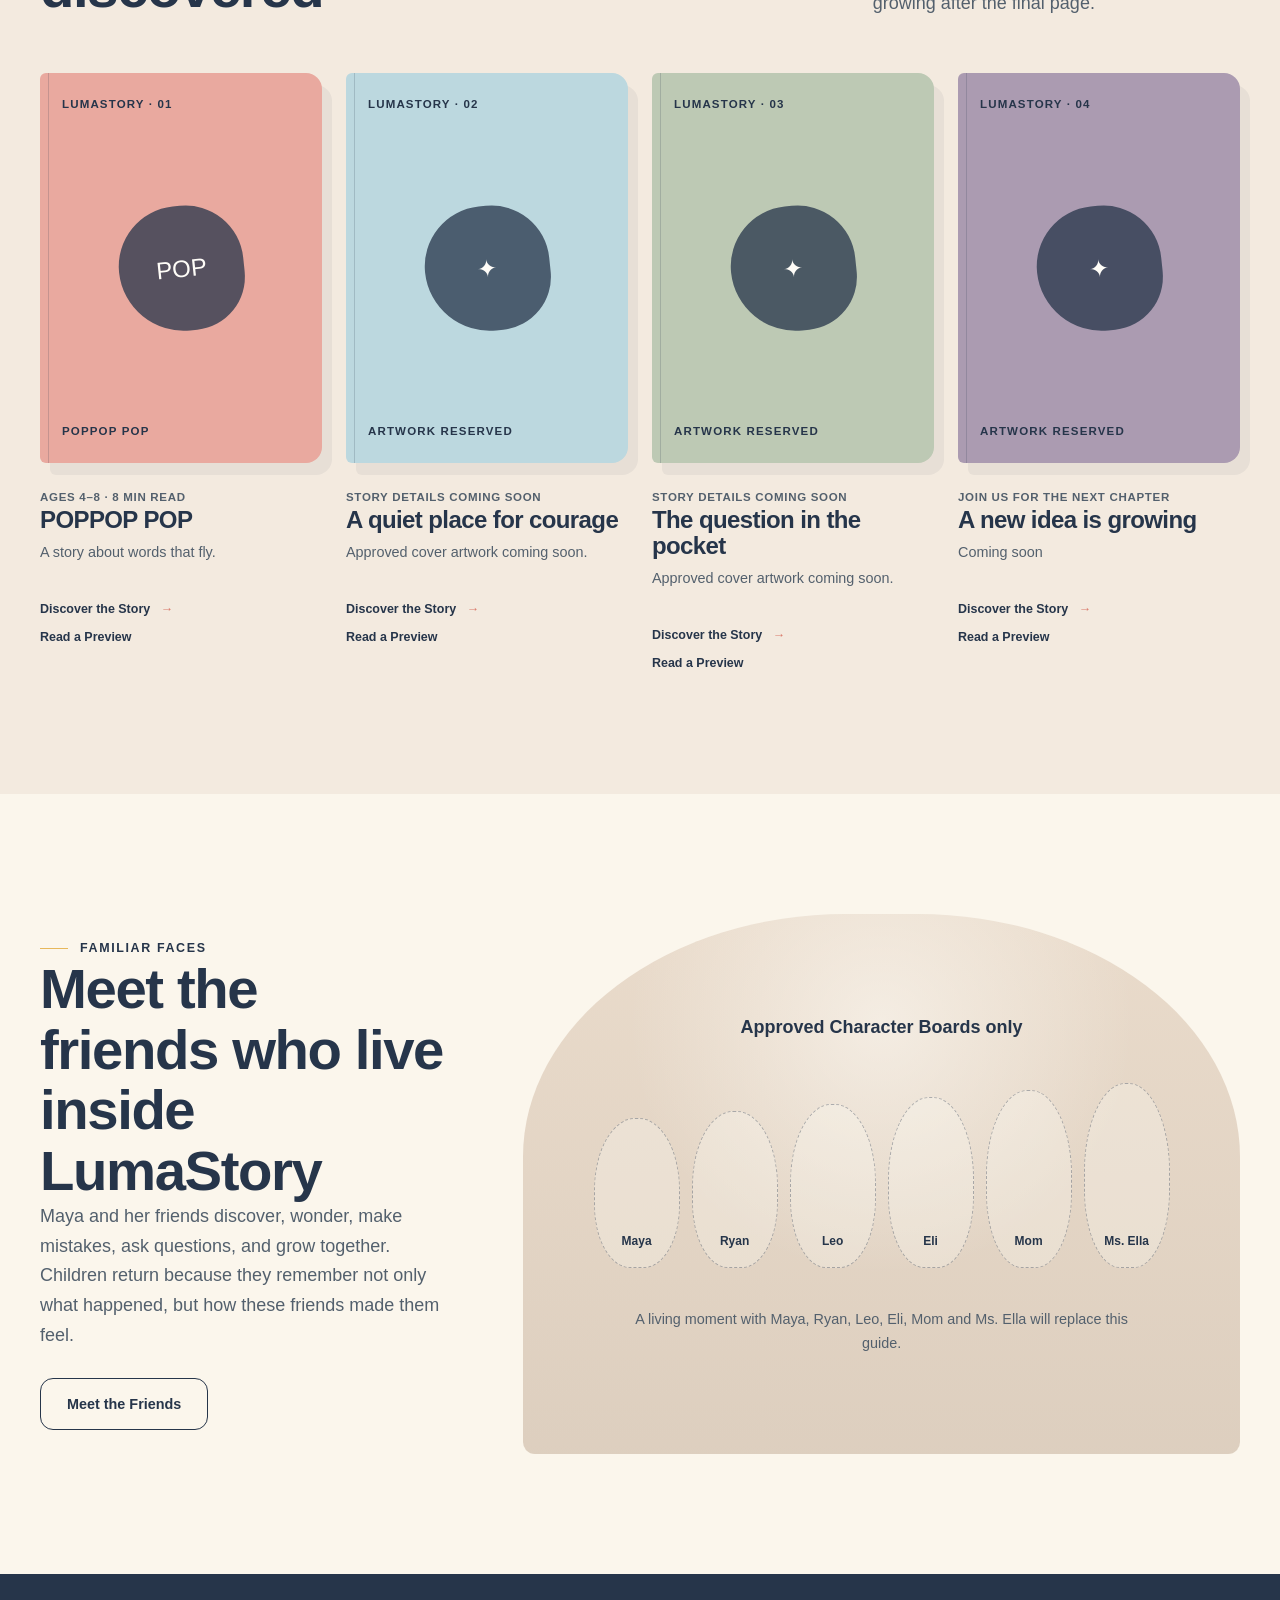
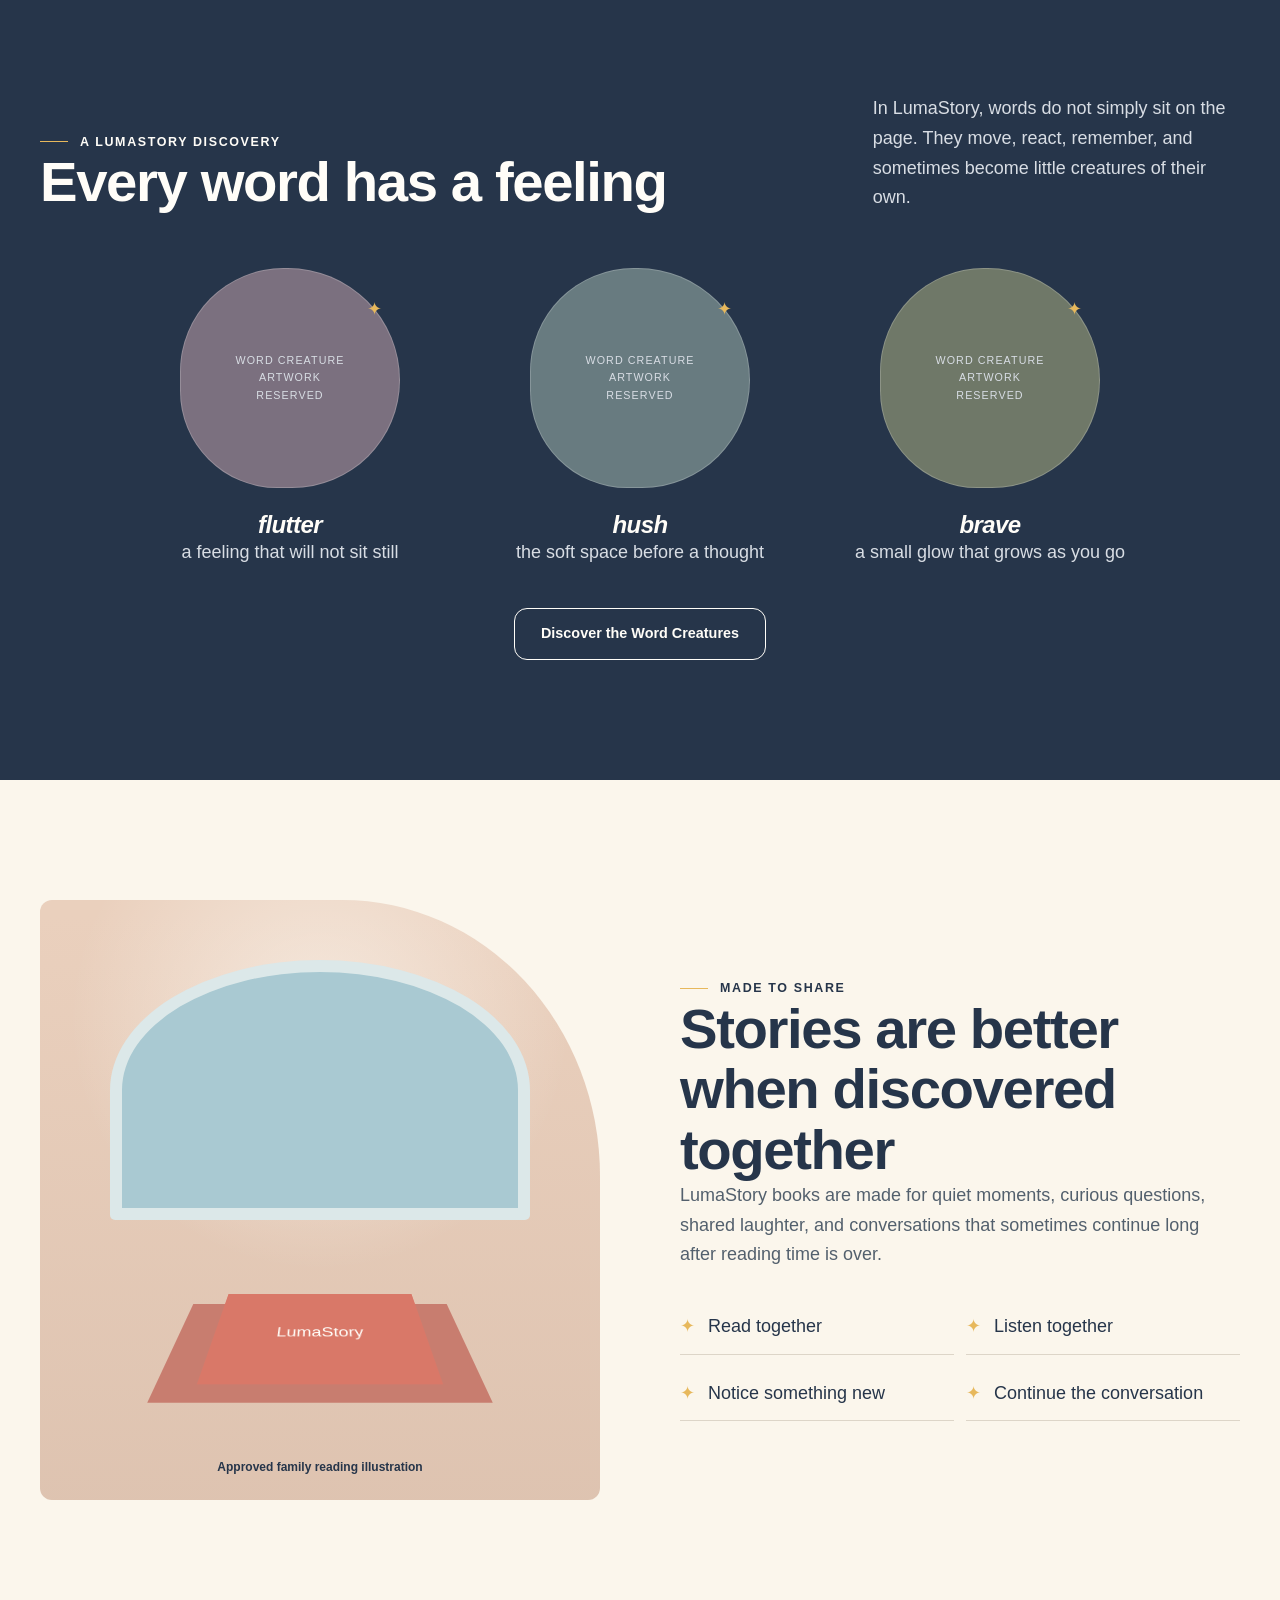
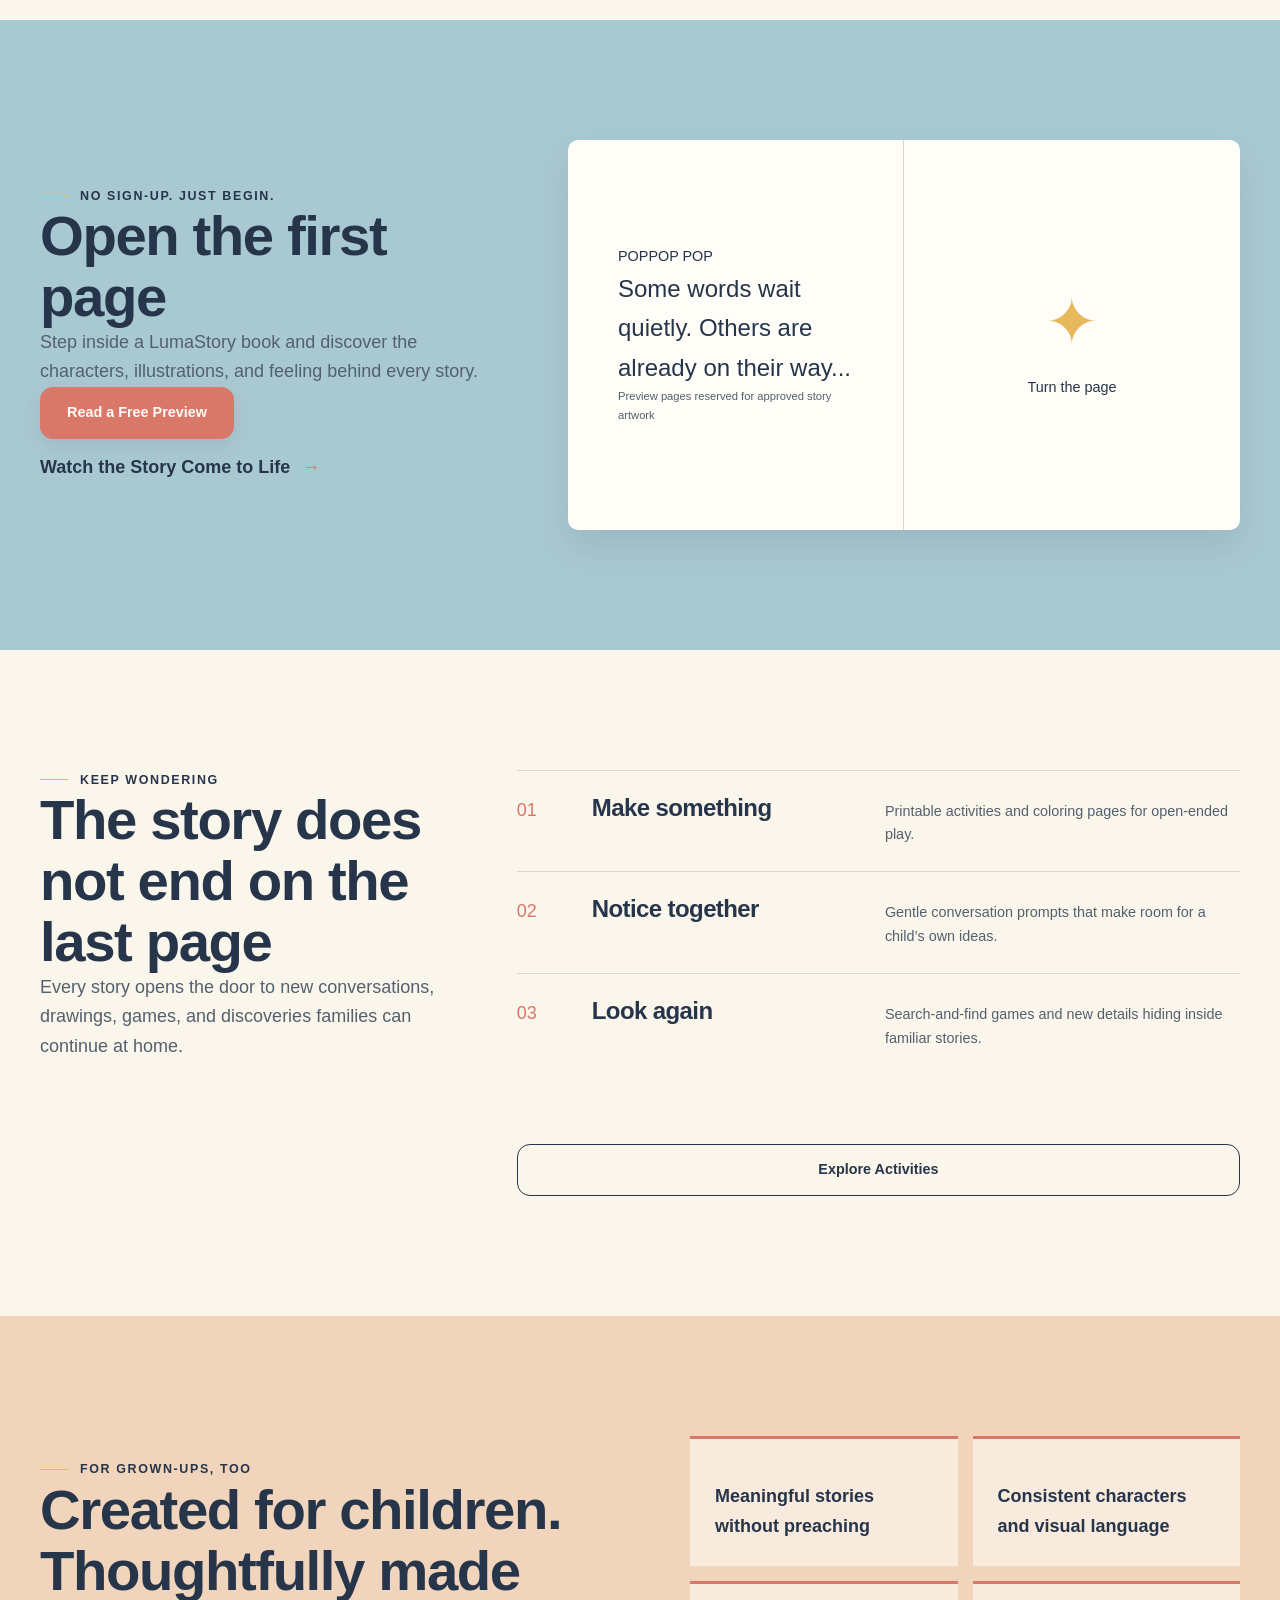
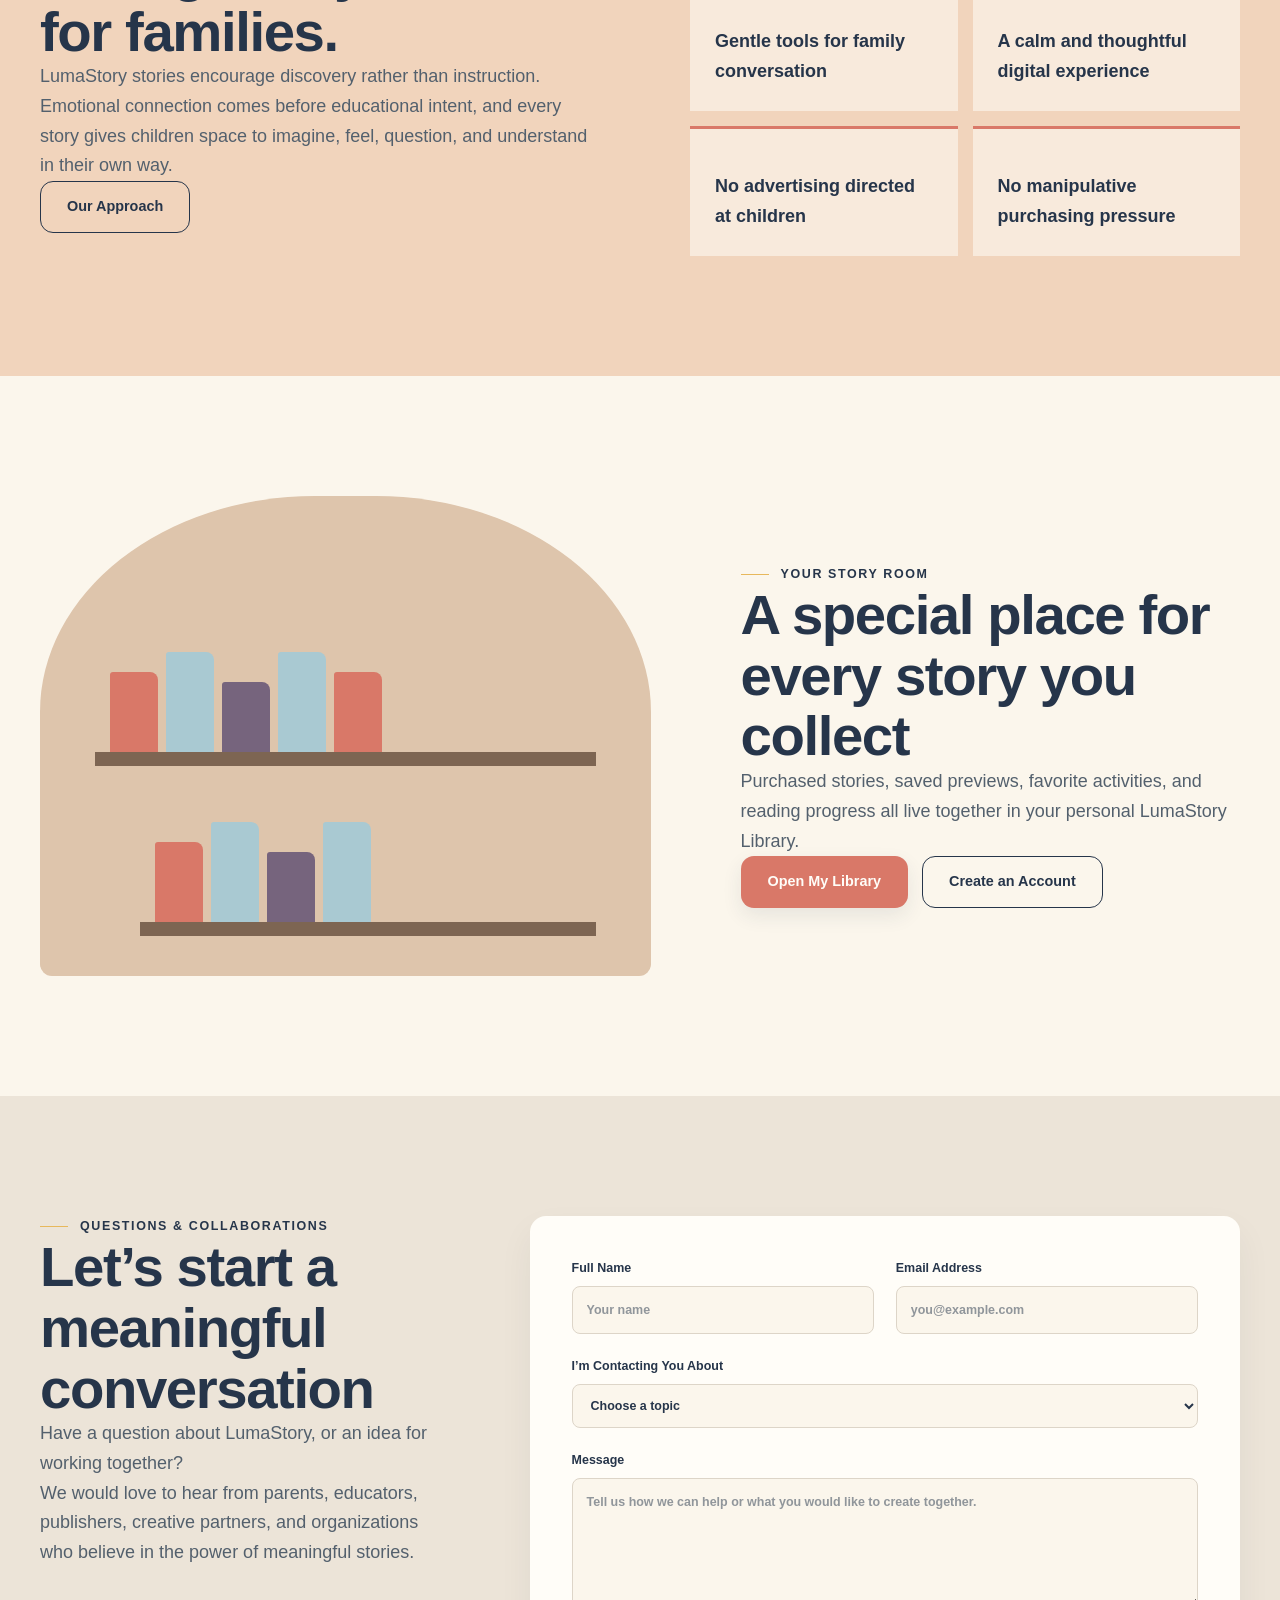
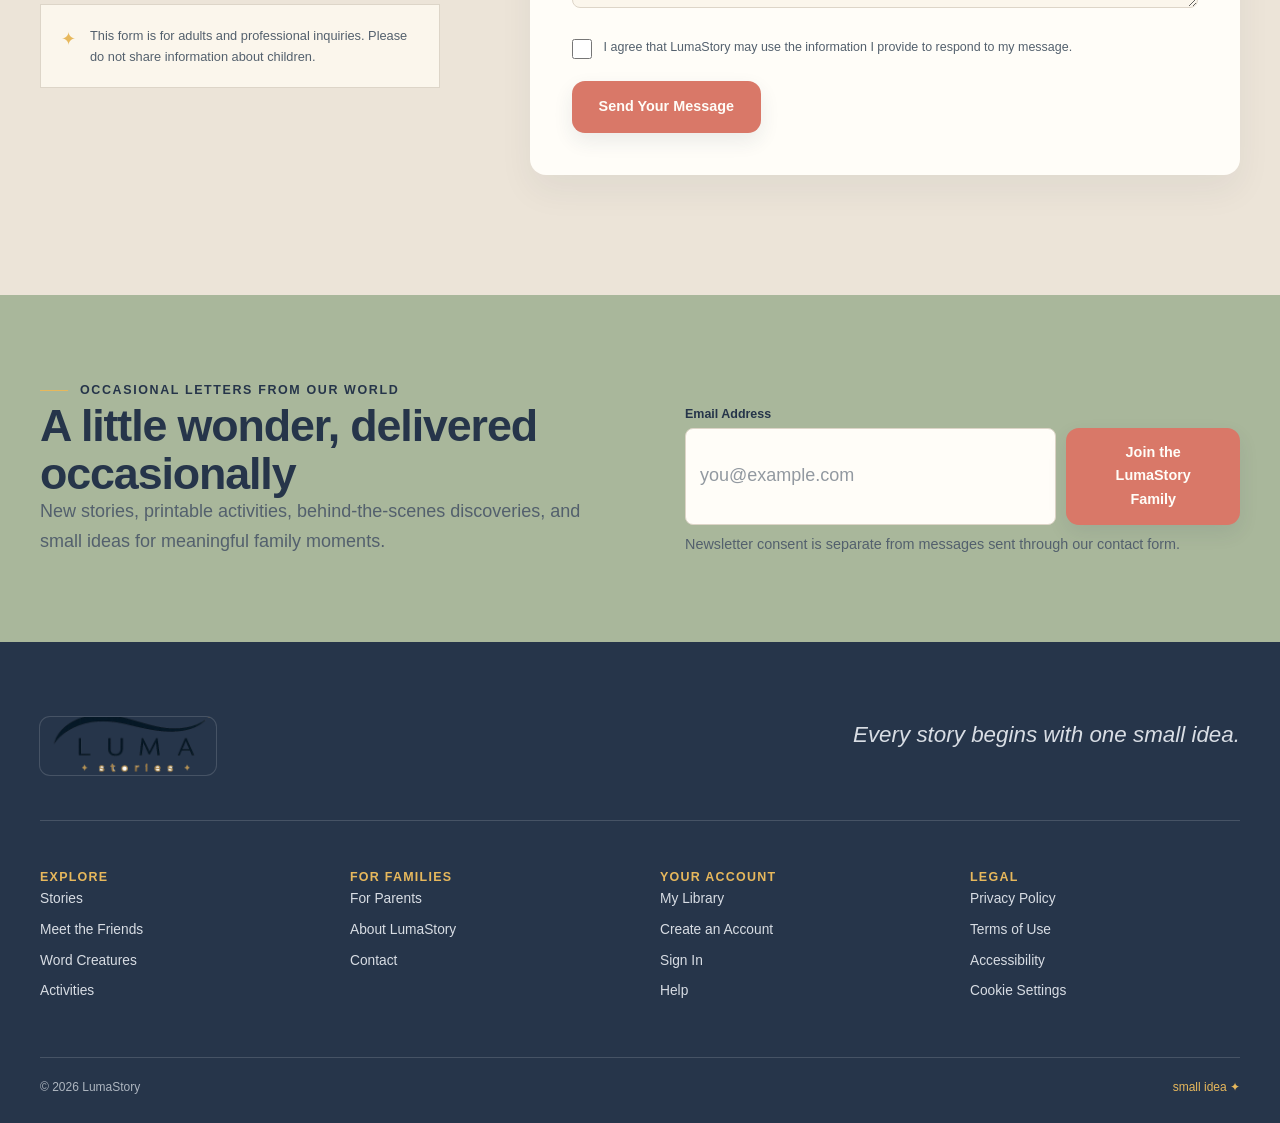
==== commit 0939367d: "Update print statement from 'Hello' to 'Goodbye'" ====
--- a/index.html
+++ b/index.html
@@ -86,4 +86,39 @@
 
 .__variable_nunito_sans_1mbeoo8 { --font-nunito: 'Nunito Sans', sans-serif; }
 </style>
-</head><body class="__variable_fraunces_0w46p23 __variable_nunito_sans_1mbeoo8"><main><header class="site-header "><div class="nav-shell"><a class="logo brand-logo" href="#top" aria-label="LumaStory home"><img src="assets/lumastory-logo.png" alt="Luma Stories"/></a><nav class="desktop-nav" aria-label="Main navigation"><a href="#stories">Stories</a><a href="#meet-the-friends">Meet the Friends</a><a href="#word-creatures">Word Creatures</a><a href="#activities">Activities</a><a href="#for-parents">For Parents</a><a href="about.html">About</a></nav><div class="nav-actions"><button class="search" aria-label="Search">⌕</button><a class="library-link" href="#library">My Library</a><a class="button button-small" href="#stories">Explore Stories</a></div><button class="menu-button" aria-label="Open menu" aria-expanded="false"><span class="menu-icon" aria-hidden="true"><i></i><i></i><i></i></span></button></div></header><div class="mobile-menu " aria-hidden="true"><div class="mobile-menu-top"><a class="logo brand-logo" href="#top" aria-label="LumaStory home"><img src="assets/lumastory-logo.png" alt="Luma Stories"/></a><button>Close</button></div><nav aria-label="Mobile navigation"><a href="#stories">Stories<span aria-hidden="true">→</span></a><a href="#meet-the-friends">Meet the Friends<span aria-hidden="true">→</span></a><a href="#word-creatures">Word Creatures<span aria-hidden="true">→</span></a><a href="#activities">Activities<span aria-hidden="true">→</span></a><a href="#for-parents">For Parents<span aria-hidden="true">→</span></a><a href="about.html">About<span aria-hidden="true">→</span></a><a href="#contact">Contact and Collaborations<span aria-hidden="true">→</span></a><a href="#library">My Library<span aria-hidden="true">→</span></a></nav><a class="button" href="#stories">Explore Stories</a><div class="menu-peek" aria-hidden="true">one small idea <span>✦</span></div></div><section class="hero" id="top"><div class="hero-glow" aria-hidden="true"></div><div class="hero-inner"><div class="hero-copy"><p class="eyebrow"><span>Chapter one</span> Welcome to LumaStory</p><h1>Stories that stay with children <em>long after</em> the last page.</h1><p class="lead">LumaStory is a world of meaningful stories, unforgettable characters, and small ideas families can continue discovering together.</p><div class="button-row"><a class="button" href="#introduction">Enter the World</a><a class="button-secondary" href="#preview">Read a Free Preview</a></div></div><div class="hero-art art-placeholder" role="img" aria-label="Reserved space for approved LumaStory universe artwork"><div class="moon">✦</div><div class="hill hill-one"></div><div class="hill hill-two"></div><div class="paper-tree tree-one"></div><div class="paper-tree tree-two"></div><div class="art-label">Approved LumaStory illustration will live here</div></div></div><a class="scroll-note" href="#introduction">A world to wander through <span>↓</span></a></section><section class="intro section" id="introduction"><div class="chapter-mark">01</div><div class="intro-copy"><p class="eyebrow">The idea at the heart of every story</p><h2>One small idea can stay for a lifetime.</h2></div><div class="intro-text"><p>Every LumaStory book begins with one meaningful idea.</p><p>Not an idea meant to teach. An idea meant to be discovered through imagination, emotion, play, and characters children genuinely care about.</p><a class="text-link" href="#for-parents">Discover Our Approach <span aria-hidden="true">→</span></a></div></section><section class="stories section" id="stories"><div class="section-heading"><div><p class="eyebrow">Stories to enter</p><h2>Stories waiting to be discovered</h2></div><p>Step into stories filled with friendship, wonder, mistakes, questions, and ideas that continue growing after the final page.</p></div><div class="story-grid"><article class="story-card"><div class="book-cover coral"><span class="cover-number">LumaStory · <!-- -->01</span><div class="cover-shape">POP</div><span class="cover-label">POPPOP POP</span></div><p class="story-meta">Ages 4–8 · 8 min read</p><h3>POPPOP POP</h3><p>A story about words that fly.</p><div class="card-links"><a href="#preview">Discover the Story <span aria-hidden="true">→</span></a><a href="#preview">Read a Preview</a></div></article><article class="story-card"><div class="book-cover sky"><span class="cover-number">LumaStory · <!-- -->02</span><div class="cover-shape">✦</div><span class="cover-label">Artwork reserved</span></div><p class="story-meta">Story details coming soon</p><h3>A quiet place for courage</h3><p>Approved cover artwork coming soon.</p><div class="card-links"><a href="#preview">Discover the Story <span aria-hidden="true">→</span></a><a href="#preview">Read a Preview</a></div></article><article class="story-card"><div class="book-cover sage"><span class="cover-number">LumaStory · <!-- -->03</span><div class="cover-shape">✦</div><span class="cover-label">Artwork reserved</span></div><p class="story-meta">Story details coming soon</p><h3>The question in the pocket</h3><p>Approved cover artwork coming soon.</p><div class="card-links"><a href="#preview">Discover the Story <span aria-hidden="true">→</span></a><a href="#preview">Read a Preview</a></div></article><article class="story-card"><div class="book-cover plum"><span class="cover-number">LumaStory · <!-- -->04</span><div class="cover-shape">✦</div><span class="cover-label">Artwork reserved</span></div><p class="story-meta">Join us for the next chapter</p><h3>A new idea is growing</h3><p>Coming soon</p><div class="card-links"><a href="#preview">Discover the Story <span aria-hidden="true">→</span></a><a href="#preview">Read a Preview</a></div></article></div></section><section class="friends section" id="meet-the-friends"><div class="friends-copy"><p class="eyebrow">Familiar faces</p><h2>Meet the friends who live inside LumaStory</h2><p>Maya and her friends discover, wonder, make mistakes, ask questions, and grow together. Children return because they remember not only what happened, but how these friends made them feel.</p><a class="button-secondary" href="#meet-the-friends">Meet the Friends</a></div><div class="friend-scene art-placeholder" aria-label="Reserved composition for approved character boards"><p>Approved Character Boards only</p><div class="friend-moments"><span style="--i:0">Maya</span><span style="--i:1">Ryan</span><span style="--i:2">Leo</span><span style="--i:3">Eli</span><span style="--i:4">Mom</span><span style="--i:5">Ms. Ella</span></div><small>A living moment with Maya, Ryan, Leo, Eli, Mom and Ms. Ella will replace this guide.</small></div></section><section class="creatures section" id="word-creatures"><div class="section-heading"><div><p class="eyebrow">A LumaStory discovery</p><h2>Every word has a feeling</h2></div><p>In LumaStory, words do not simply sit on the page. They move, react, remember, and sometimes become little creatures of their own.</p></div><div class="creature-grid"><article><div class="creature-orbit orbit-1"><span>word creature<br/>artwork reserved</span></div><h3>flutter</h3><p>a feeling that will not sit still</p></article><article><div class="creature-orbit orbit-2"><span>word creature<br/>artwork reserved</span></div><h3>hush</h3><p>the soft space before a thought</p></article><article><div class="creature-orbit orbit-3"><span>word creature<br/>artwork reserved</span></div><h3>brave</h3><p>a small glow that grows as you go</p></article></div><a class="button-secondary centered-button" href="#word-creatures">Discover the Word Creatures</a></section><section class="together section"><div class="reading-art art-placeholder" role="img" aria-label="Reserved space for approved parent-child reading artwork"><div class="window"></div><div class="reading-book">LumaStory</div><span>Approved family reading illustration</span></div><div class="together-copy"><p class="eyebrow">Made to share</p><h2>Stories are better when discovered together</h2><p>LumaStory books are made for quiet moments, curious questions, shared laughter, and conversations that sometimes continue long after reading time is over.</p><ul><li>Read together</li><li>Listen together</li><li>Notice something new</li><li>Continue the conversation</li></ul></div></section><section class="preview section" id="preview"><div class="preview-copy"><p class="eyebrow">No sign-up. Just begin.</p><h2>Open the first page</h2><p>Step inside a LumaStory book and discover the characters, illustrations, and feeling behind every story.</p><div class="button-row"><button class="button">Read a Free Preview</button><button class="text-button">Watch the Story Come to Life <span aria-hidden="true">→</span></button></div></div><div class="open-book" aria-label="Free preview placeholder"><div><small>POPPOP POP</small><p>Some words wait quietly. Others are already on their way...</p><span>Preview pages reserved for approved story artwork</span></div><div><span class="page-star">✦</span><small>Turn the page</small></div></div></section><section class="activities section" id="activities"><div class="activities-title"><p class="eyebrow">Keep wondering</p><h2>The story does not end on the last page</h2><p>Every story opens the door to new conversations, drawings, games, and discoveries families can continue at home.</p></div><div class="activity-list"><article><span>01</span><h3>Make something</h3><p>Printable activities and coloring pages for open-ended play.</p></article><article><span>02</span><h3>Notice together</h3><p>Gentle conversation prompts that make room for a child’s own ideas.</p></article><article><span>03</span><h3>Look again</h3><p>Search-and-find games and new details hiding inside familiar stories.</p></article></div><a class="button-secondary" href="#activities">Explore Activities</a></section><section class="parents section" id="for-parents"><div class="parents-copy"><p class="eyebrow">For grown-ups, too</p><h2>Created for children. Thoughtfully made for families.</h2><p>LumaStory stories encourage discovery rather than instruction. Emotional connection comes before educational intent, and every story gives children space to imagine, feel, question, and understand in their own way.</p><a class="button-secondary" href="#for-parents">Our Approach</a></div><div class="parent-points"><p>Meaningful stories without preaching</p><p>Consistent characters and visual language</p><p>Gentle tools for family conversation</p><p>A calm and thoughtful digital experience</p><p>No advertising directed at children</p><p>No manipulative purchasing pressure</p></div></section><section class="library section" id="library"><div class="shelf-art" aria-hidden="true"><div class="shelf"><i></i><i></i><i></i><i></i><i></i></div><div class="shelf"><i></i><i></i><i></i><i></i></div></div><div class="library-copy"><p class="eyebrow">Your story room</p><h2>A special place for every story you collect</h2><p>Purchased stories, saved previews, favorite activities, and reading progress all live together in your personal LumaStory Library.</p><div class="button-row"><button class="button">Open My Library</button><button class="button-secondary">Create an Account</button></div></div></section><section class="contact section" id="contact"><div class="contact-copy"><p class="eyebrow">Questions &amp; collaborations</p><h2>Let’s start a meaningful conversation</h2><p>Have a question about LumaStory, or an idea for working together?</p><p>We would love to hear from parents, educators, publishers, creative partners, and organizations who believe in the power of meaningful stories.</p><div class="contact-note"><span>✦</span><p>This form is for adults and professional inquiries. Please do not share information about children.</p></div></div><form class="contact-form" noValidate=""><label>Full Name<input placeholder="Your name" autoComplete="name" required="" aria-invalid="false" name="name"/></label><label>Email Address<input type="email" placeholder="you@example.com" autoComplete="email" required="" aria-invalid="false" name="email"/></label><label class="full">I’m Contacting You About<select name="topic" required="" aria-invalid="false"><option value="" disabled="" selected="">Choose a topic</option><option>A question about LumaStory</option><option>A partnership or collaboration</option><option>Schools and educational organizations</option><option>Publishing or distribution</option><option>Press and media</option><option>Technical support</option><option>Something else</option></select></label><label class="full">Message<textarea name="message" rows="5" placeholder="Tell us how we can help or what you would like to create together." required="" aria-invalid="false"></textarea></label><label class="honeypot" aria-hidden="true">Website<input tabindex="-1" autoComplete="off" name="website"/></label><label class="checkbox full"><input type="checkbox" required="" name="consent"/><span>I agree that LumaStory may use the information I provide to respond to my message.</span></label><button class="button full" type="submit">Send Your Message</button></form></section><section class="newsletter"><div><p class="eyebrow">Occasional letters from our world</p><h2>A little wonder, delivered occasionally</h2><p>New stories, printable activities, behind-the-scenes discoveries, and small ideas for meaningful family moments.</p></div><form><label for="newsletter-email">Email Address</label><div><input id="newsletter-email" type="email" placeholder="you@example.com"/><button class="button">Join the LumaStory Family</button></div><small>Newsletter consent is separate from messages sent through our contact form.</small></form></section><footer><div class="footer-top"><a class="logo brand-logo footer-logo" href="#top" aria-label="LumaStory home"><img src="assets/lumastory-logo.png" alt="Luma Stories"/></a><p>Every story begins with one small idea.</p></div><div class="footer-links"><div><h3>Explore</h3><a href="#stories">Stories</a><a href="#meet-the-friends">Meet the Friends</a><a href="#word-creatures">Word Creatures</a><a href="#activities">Activities</a></div><div><h3>For families</h3><a href="#for-parents">For Parents</a><a href="about.html">About LumaStory</a><a href="#contact">Contact</a></div><div><h3>Your account</h3><a href="#library">My Library</a><a href="#library">Create an Account</a><a href="#library">Sign In</a><a href="#contact">Help</a></div><div><h3>Legal</h3><a href="#">Privacy Policy</a><a href="#">Terms of Use</a><a href="#">Accessibility</a><a href="#">Cookie Settings</a></div></div><div class="footer-bottom"><span>© 2026 LumaStory</span><span class="footer-creature" aria-hidden="true">small idea ✦</span></div></footer></main><script src="script.js" defer></script></body></html>+</head><body class="__variable_fraunces_0w46p23 __variable_nunito_sans_1mbeoo8"><main><header class="site-header "><div class="nav-shell"><a class="logo brand-logo" href="#top" aria-label="LumaStory home"><img src="assets/lumastory-logo.png" alt="Luma Stories"/></a><nav class="desktop-nav" aria-label="Main navigation"><a href="#stories">Stories</a><a href="#meet-the-friends">Meet the Friends</a><a href="#word-creatures">Word Creatures</a><a href="#activities">Activities</a><a href="#for-parents">For Parents</a><a href="about.html">About</a></nav><div class="nav-actions"><button class="search" aria-label="Search">⌕</button><a class="library-link" href="#library">My Library</a><a class="button button-small" href="#stories">Explore Stories</a></div><button class="menu-button" aria-label="Open menu" aria-expanded="false"><span class="menu-icon" aria-hidden="true"><i></i><i></i><i></i></span></button></div></header><div class="mobile-menu " aria-hidden="true"><div class="mobile-menu-top"><a class="logo brand-logo" href="#top" aria-label="LumaStory home"><img src="assets/lumastory-logo.png" alt="Luma Stories"/></a><button>Close</button></div><nav aria-label="Mobile navigation"><a href="#stories">Stories<span aria-hidden="true">→</span></a><a href="#meet-the-friends">Meet the Friends<span aria-hidden="true">→</span></a><a href="#word-creatures">Word Creatures<span aria-hidden="true">→</span></a><a href="#activities">Activities<span aria-hidden="true">→</span></a><a href="#for-parents">For Parents<span aria-hidden="true">→</span></a><a href="about.html">About<span aria-hidden="true">→</span></a><a href="#contact">Contact and Collaborations<span aria-hidden="true">→</span></a><a href="#library">My Library<span aria-hidden="true">→</span></a></nav><a class="button" href="#stories">Explore Stories</a><div class="menu-peek" aria-hidden="true">one small idea <span>✦</span></div></div><section class="hero" id="top"><div class="hero-glow" aria-hidden="true"></div><div class="hero-inner"><div class="hero-copy"><p class="eyebrow"><span>Chapter one</span> Welcome to LumaStory</p><h1>Stories that stay with children <em>long after</em> the last page.</h1><p class="lead">LumaStory is a world of meaningful stories, unforgettable characters, and small ideas families can continue discovering together.</p><div class="button-row"><a class="button" href="#introduction">Enter the World</a><a class="button-secondary" href="#preview">Read a Free Preview</a></div></div><div class="hero-art art-placeholder" role="img" aria-label="Reserved space for approved LumaStory universe artwork"><div class="moon">✦</div><div class="hill hill-one"></div><div class="hill hill-two"></div><div class="paper-tree tree-one"></div><div class="paper-tree tree-two"></div><div class="art-label">Approved LumaStory illustration will live here</div></div></div><a class="scroll-note" href="#introduction">A world to wander through <span>↓</span></a></section><section class="intro section" id="introduction"><div class="chapter-mark">01</div><div class="intro-copy"><p class="eyebrow">The idea at the heart of every story</p><h2>One small idea can stay for a lifetime.</h2></div><div class="intro-text"><p>Every LumaStory book begins with one meaningful idea.</p><p>Not an idea meant to teach. An idea meant to be discovered through imagination, emotion, play, and characters children genuinely care about.</p><a class="text-link" href="#for-parents">Discover Our Approach <span aria-hidden="true">→</span></a></div></section><section class="stories section" id="stories"><div class="section-heading"><div><p class="eyebrow">Stories to enter</p><h2>Stories waiting to be discovered</h2></div><p>Step into stories filled with friendship, wonder, mistakes, questions, and ideas that continue growing after the final page.</p></div><div class="story-grid"><article class="story-card"><div class="book-cover coral"><span class="cover-number">LumaStory · <!-- -->01</span><div class="cover-shape">POP</div><span class="cover-label">POPPOP POP</span></div><p class="story-meta">Ages 4–8 · 8 min read</p><h3>POPPOP POP</h3><p>A story about words that fly.</p><div class="card-links"><a href="#preview">Discover the Story <span aria-hidden="true">→</span></a><a href="#preview">Read a Preview</a></div></article><article class="story-card"><div class="book-cover sky"><span class="cover-number">LumaStory · <!-- -->02</span><div class="cover-shape">✦</div><span class="cover-label">Artwork reserved</span></div><p class="story-meta">Story details coming soon</p><h3>A quiet place for courage</h3><p>Approved cover artwork coming soon.</p><div class="card-links"><a href="#preview">Discover the Story <span aria-hidden="true">→</span></a><a href="#preview">Read a Preview</a></div></article><article class="story-card"><div class="book-cover sage"><span class="cover-number">LumaStory · <!-- -->03</span><div class="cover-shape">✦</div><span class="cover-label">Artwork reserved</span></div><p class="story-meta">Story details coming soon</p><h3>The question in the pocket</h3><p>Approved cover artwork coming soon.</p><div class="card-links"><a href="#preview">Discover the Story <span aria-hidden="true">→</span></a><a href="#preview">Read a Preview</a></div></article><article class="story-card"><div class="book-cover plum"><span class="cover-number">LumaStory · <!-- -->04</span><div class="cover-shape">✦</div><span class="cover-label">Artwork reserved</span></div><p class="story-meta">Join us for the next chapter</p><h3>A new idea is growing</h3><p>Coming soon</p><div class="card-links"><a href="#preview">Discover the Story <span aria-hidden="true">→</span></a><a href="#preview">Read a Preview</a></div></article></div></section><section class="friends section" id="meet-the-friends"><div class="friends-copy"><p class="eyebrow">Familiar faces</p><h2>Meet the friends who live inside LumaStory</h2><p>Maya and her friends discover, wonder, make mistakes, ask questions, and grow together. Children return because they remember not only what happened, but how these friends made them feel.</p><a class="button-secondary" href="#meet-the-friends">Meet the Friends</a></div><div class="friend-scene art-placeholder" aria-label="Reserved composition for approved character boards"><p>Approved Character Boards only</p><div class="friend-moments"><span style="--i:0">Maya</span><span style="--i:1">Ryan</span><span style="--i:2">Leo</span><span style="--i:3">Eli</span><span style="--i:4">Mom</span><span style="--i:5">Ms. Ella</span></div><small>A living moment with Maya, Ryan, Leo, Eli, Mom and Ms. Ella will replace this guide.</small></div></section><section class="creatures section" id="word-creatures"><div class="section-heading"><div><p class="eyebrow">A LumaStory discovery</p><h2>Every word has a feeling</h2></div><p>In LumaStory, words do not simply sit on the page. They move, react, remember, and sometimes become little creatures of their own.</p></div><div class="creature-grid"><article><div class="creature-orbit orbit-1"><span>word creature<br/>artwork reserved</span></div><h3>flutter</h3><p>a feeling that will not sit still</p></article><article><div class="creature-orbit orbit-2"><span>word creature<br/>artwork reserved</span></div><h3>hush</h3><p>the soft space before a thought</p></article><article><div class="creature-orbit orbit-3"><span>word creature<br/>artwork reserved</span></div><h3>brave</h3><p>a small glow that grows as you go</p></article></div><a class="button-secondary centered-button" href="#word-creatures">Discover the Word Creatures</a></section><section class="together section"><div class="reading-art art-placeholder" role="img" aria-label="Reserved space for approved parent-child reading artwork"><div class="window"></div><div class="reading-book">LumaStory</div><span>Approved family reading illustration</span></div><div class="together-copy"><p class="eyebrow">Made to share</p><h2>Stories are better when discovered together</h2><p>LumaStory books are made for quiet moments, curious questions, shared laughter, and conversations that sometimes continue long after reading time is over.</p><ul><li>Read together</li><li>Listen together</li><li>Notice something new</li><li>Continue the conversation</li></ul></div></section><section class="preview section" id="preview"><div class="preview-copy"><p class="eyebrow">No sign-up. Just begin.</p><h2>Open the first page</h2><p>Step inside a LumaStory book and discover the characters, illustrations, and feeling behind every story.</p><div class="button-row"><button class="button">Read a Free Preview</button><button class="text-button">Watch the Story Come to Life <span aria-hidden="true">→</span></button></div></div><div class="open-book" aria-label="Free preview placeholder"><div><small>POPPOP POP</small><p>Some words wait quietly. Others are already on their way...</p><span>Preview pages reserved for approved story artwork</span></div><div><span class="page-star">✦</span><small>Turn the page</small></div></div></section><section class="activities section" id="activities"><div class="activities-title"><p class="eyebrow">Keep wondering</p><h2>The story does not end on the last page</h2><p>Every story opens the door to new conversations, drawings, games, and discoveries families can continue at home.</p></div><div class="activity-list"><article><span>01</span><h3>Make something</h3><p>Printable activities and coloring pages for open-ended play.</p></article><article><span>02</span><h3>Notice together</h3><p>Gentle conversation prompts that make room for a child’s own ideas.</p></article><article><span>03</span><h3>Look again</h3><p>Search-and-find games and new details hiding inside familiar stories.</p></article></div><a class="button-secondary" href="#activities">Explore Activities</a></section><section class="parents section" id="for-parents"><div class="parents-copy"><p class="eyebrow">For grown-ups, too</p><h2>Created for children. Thoughtfully made for families.</h2><p>LumaStory stories encourage discovery rather than instruction. Emotional connection comes before educational intent, and every story gives children space to imagine, feel, question, and understand in their own way.</p><a class="button-secondary" href="#for-parents">Our Approach</a></div><div class="parent-points"><p>Meaningful stories without preaching</p><p>Consistent characters and visual language</p><p>Gentle tools for family conversation</p><p>A calm and thoughtful digital experience</p><p>No advertising directed at children</p><p>No manipulative purchasing pressure</p></div></section><section class="library section" id="library"><div class="shelf-art" aria-hidden="true"><div class="shelf"><i></i><i></i><i></i><i></i><i></i></div><div class="shelf"><i></i><i></i><i></i><i></i></div></div><div class="library-copy"><p class="eyebrow">Your story room</p><h2>A special place for every story you collect</h2><p>Purchased stories, saved previews, favorite activities, and reading progress all live together in your personal LumaStory Library.</p><div class="button-row"><button class="button">Open My Library</button><button class="button-secondary">Create an Account</button></div></div></section><section class="contact section" id="contact"><div class="contact-copy"><p class="eyebrow">Questions &amp; collaborations</p><h2>Let’s start a meaningful conversation</h2><p>Have a question about LumaStory, or an idea for working together?</p><p>We would love to hear from parents, educators, publishers, creative partners, and organizations who believe in the power of meaningful stories.</p><div class="contact-note"><span>✦</span><p>This form is for adults and professional inquiries. Please do not share information about children.</p></div></div><form class="contact-form" noValidate=""><label>Full Name<input placeholder="Your name" autoComplete="name" required="" aria-invalid="false" name="name"/></label><label>Email Address<input type="email" placeholder="you@example.com" autoComplete="email" required="" aria-invalid="false" name="email"/></label><label class="full">I’m Contacting You About<select name="topic" required="" aria-invalid="false"><option value="" disabled="" selected="">Choose a topic</option><option>A question about LumaStory</option><option>A partnership or collaboration</option><option>Schools and educational organizations</option><option>Publishing or distribution</option><option>Press and media</option><option>Technical support</option><option>Something else</option></select></label><label class="full">Message<textarea name="message" rows="5" placeholder="Tell us how we can help or what you would like to create together." required="" aria-invalid="false"></textarea></label><label class="honeypot" aria-hidden="true">Website<input tabindex="-1" autoComplete="off" name="website"/></label><label class="checkbox full"><input type="checkbox" required="" name="consent"/><span>I agree that LumaStory may use the information I provide to respond to my message.</span></label><button class="button full" type="submit">Send Your Message</button></form></section><section class="newsletter"><div><p class="eyebrow">Occasional letters from our world</p><h2>A little wonder, delivered occasionally</h2><p>New stories, printable activities, behind-the-scenes discoveries, and small ideas for meaningful family moments.</p></div><form><label for="newsletter-email">Email Address</label><div><input id="newsletter-email" type="email" placeholder="you@example.com"/><button class="button">Join the LumaStory Family</button></div><small>Newsletter consent is separate from messages sent through our contact form.</small></form></section><footer><div class="footer-top"><a class="logo brand-logo footer-logo" href="#top" aria-label="LumaStory home"><img src="assets/lumastory-logo.png" alt="Luma Stories"/></a><p>Every story begins with one small idea.</p></div><div class="footer-links"><div><h3>Explore</h3><a href="#stories">Stories</a><a href="#meet-the-friends">Meet the Friends</a><a href="#word-creatures">Word Creatures</a><a href="#activities">Activities</a></div><div><h3>For families</h3><a href="#for-parents">For Parents</a><a href="about.html">About LumaStory</a><a href="#contact">Contact</a></div><div><h3>Your account</h3><a href="#library">My Library</a><a href="#library">Create an Account</a><a href="#library">Sign In</a><a href="#contact">Help</a></div><div><h3>Legal</h3><a href="#">Privacy Policy</a><a href="#">Terms of Use</a><a href="#">Accessibility</a><a href="#">Cookie Settings</a></div></div><div class="footer-bottom"><span>© 2026 LumaStory</span><span class="footer-creature" aria-hidden="true">small idea ✦</span></div></footer></main><script src="script.js" defer></script>
+ <script>
+      const APPS_SCRIPT_URL = 'YOUR_GOOGLE_APPS_SCRIPT_WEB_APP_URL';
+      document.getElementById('waitlistForm').addEventListener('submit', function(e) {
+          e.preventDefault();
+          
+          const name = document.getElementById('name').value;
+          const email = document.getElementById('email').value;
+
+          // send info to Google Sheets
+          fetch(APPS_SCRIPT_URL, {
+              method: 'POST',
+              mode: 'no-cors',
+              headers: { 'Content-Type': 'application/json' },
+              body: JSON.stringify({ name: name, email: email })
+          })
+          .then(() => {
+              // send conversion-event to Google Analytics
+              if (typeof gtag === 'function') {
+                  gtag('event', 'sign_up_waitlist', {
+                      'event_category': 'engagement',
+                      'event_label': 'Waitlist Form'
+                  });
+              }
+              
+              document.getElementById('statusMessage').innerText = 'תודה! נרשמת בהצלחה.';
+              document.getElementById('waitlistForm').reset();
+          })
+          .catch(error => {
+              console.error('Error:', error);
+              document.getElementById('statusMessage').innerText = 'ארעה שגיאה, נסה שנית.';
+          });
+      });
+    </script>
+</body>
+</html>
